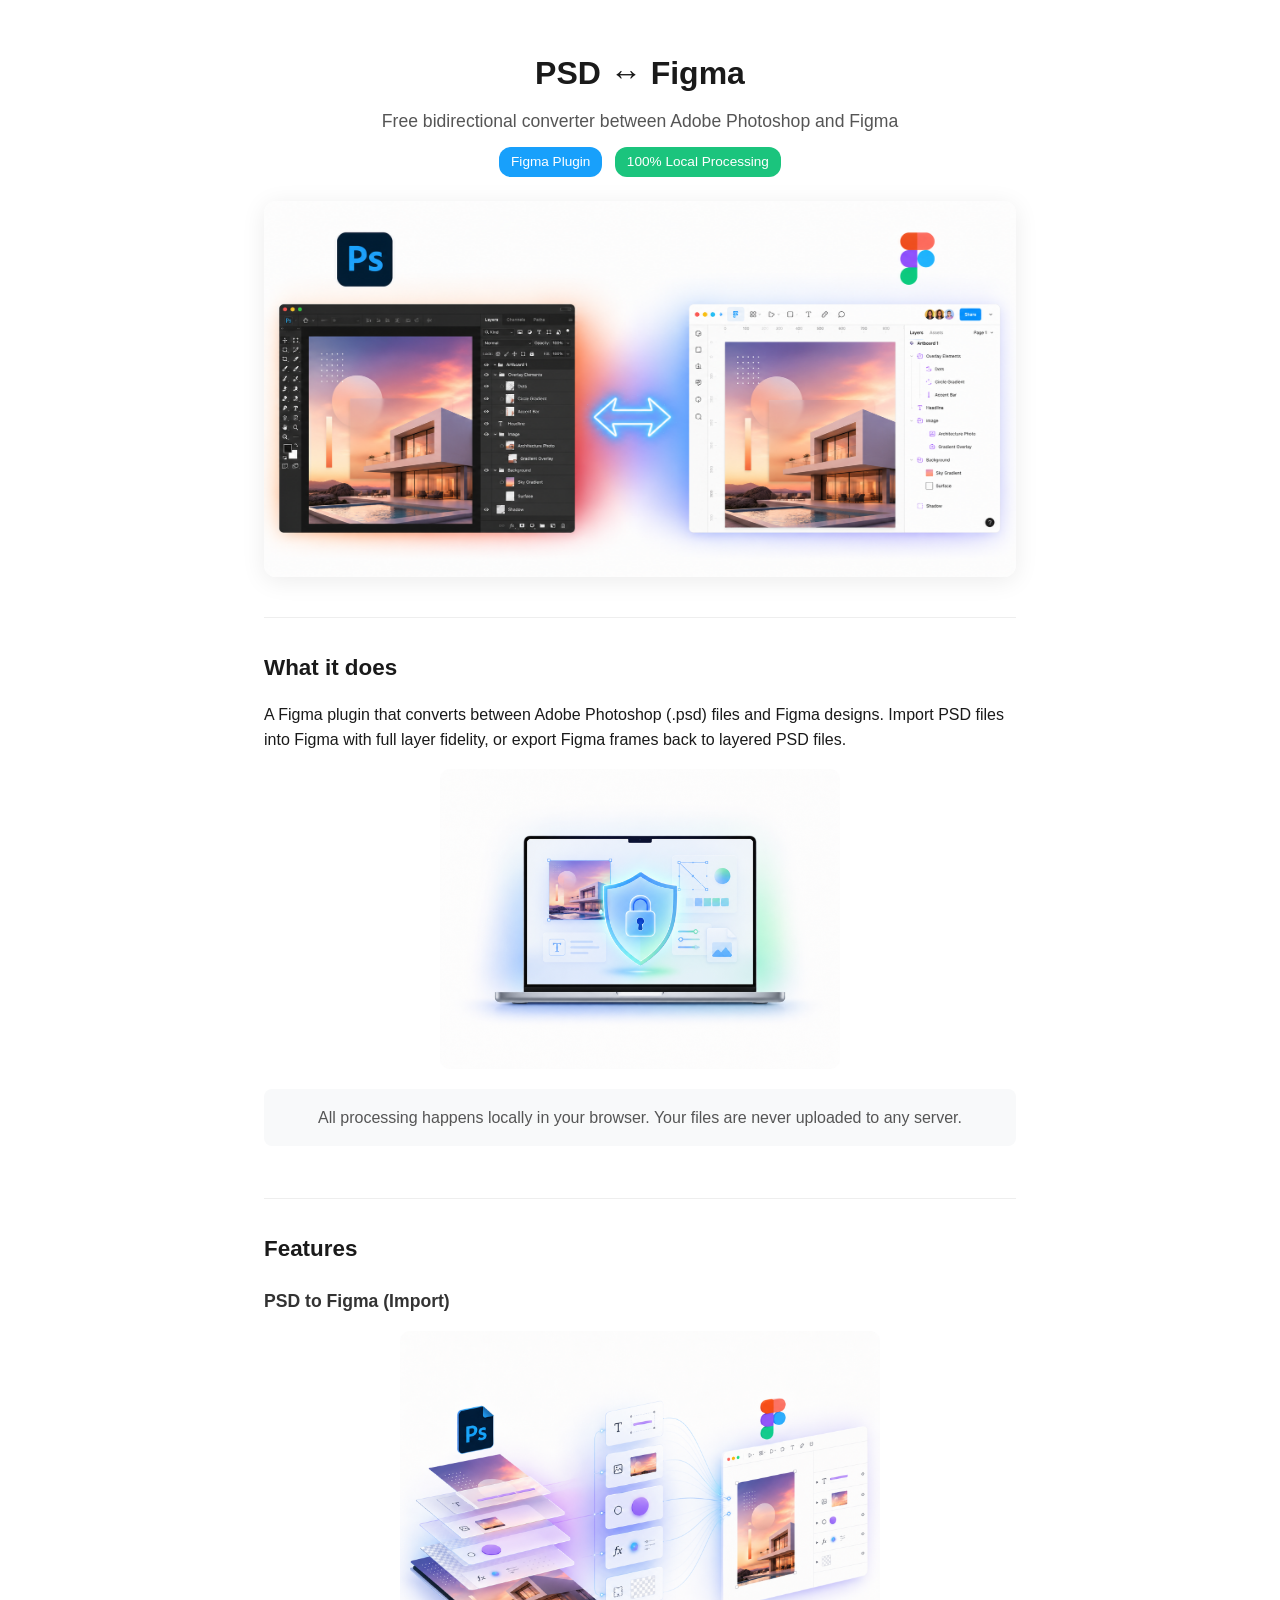
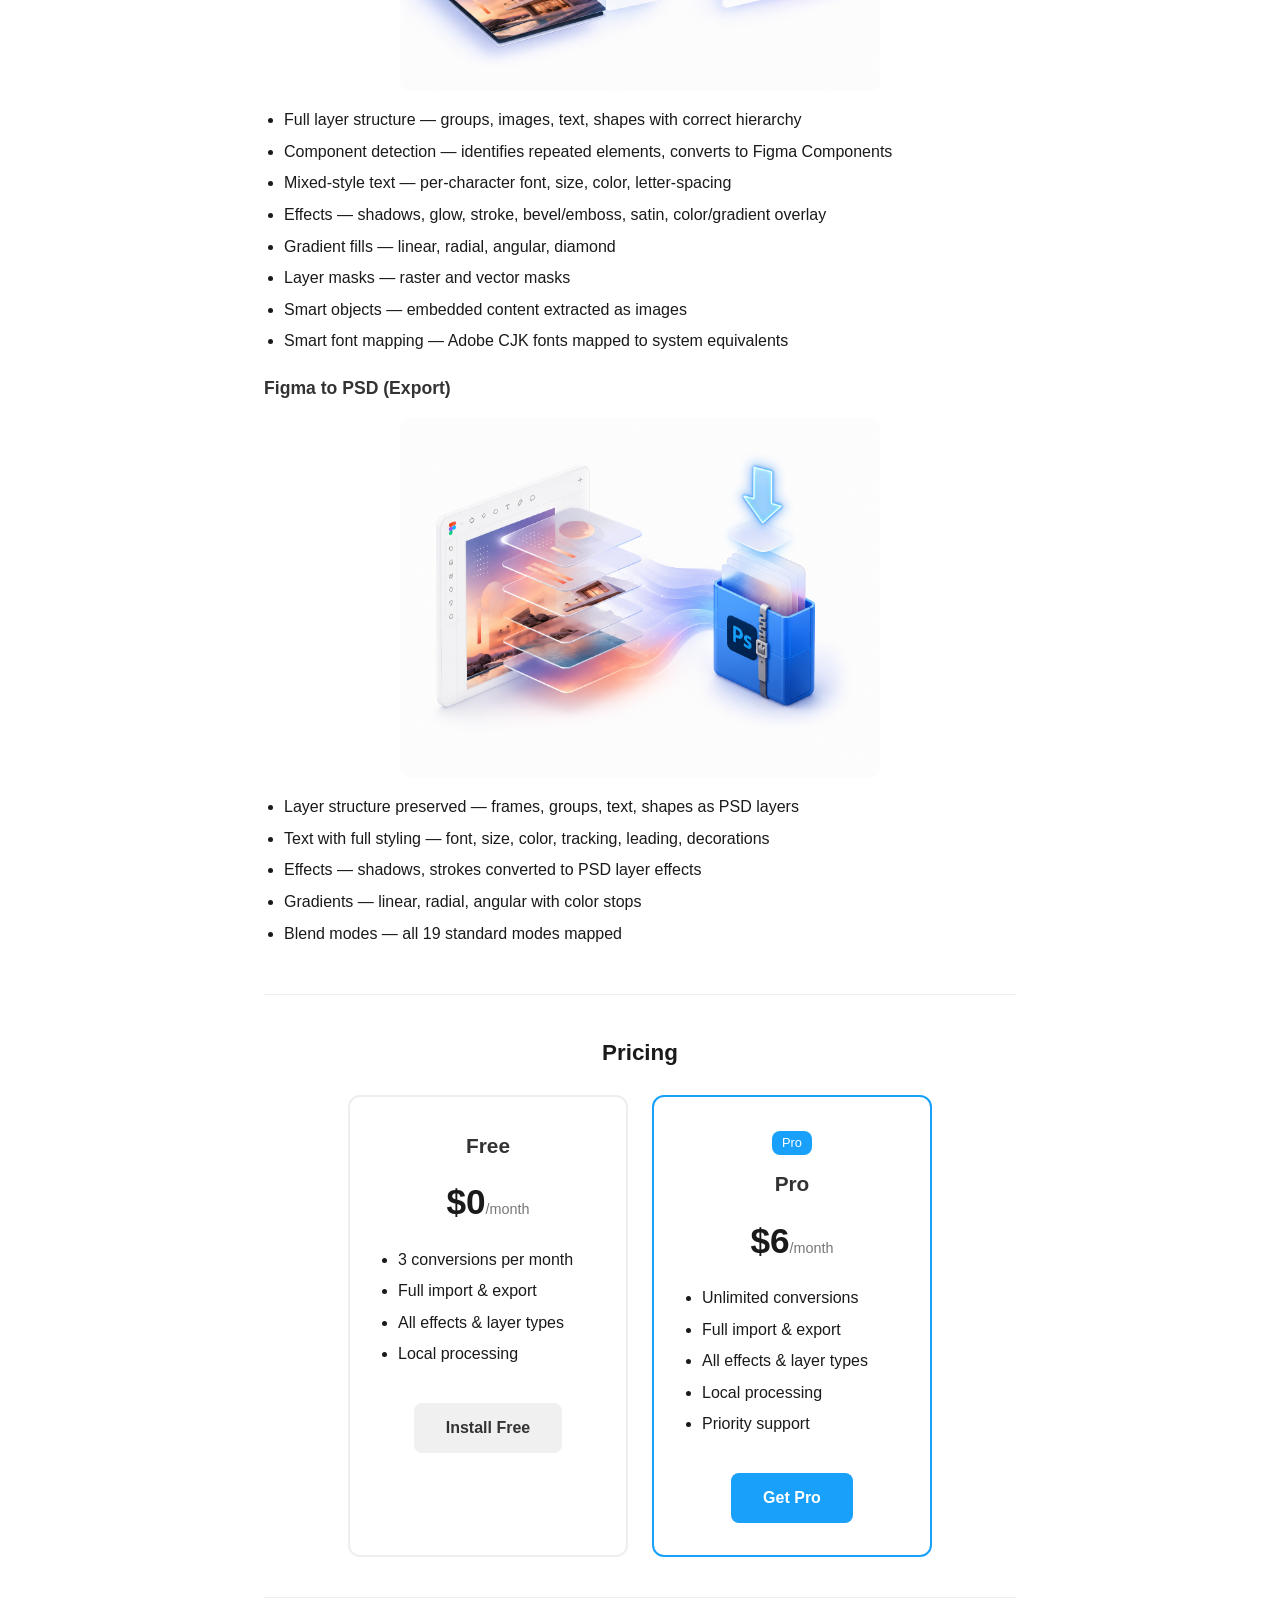
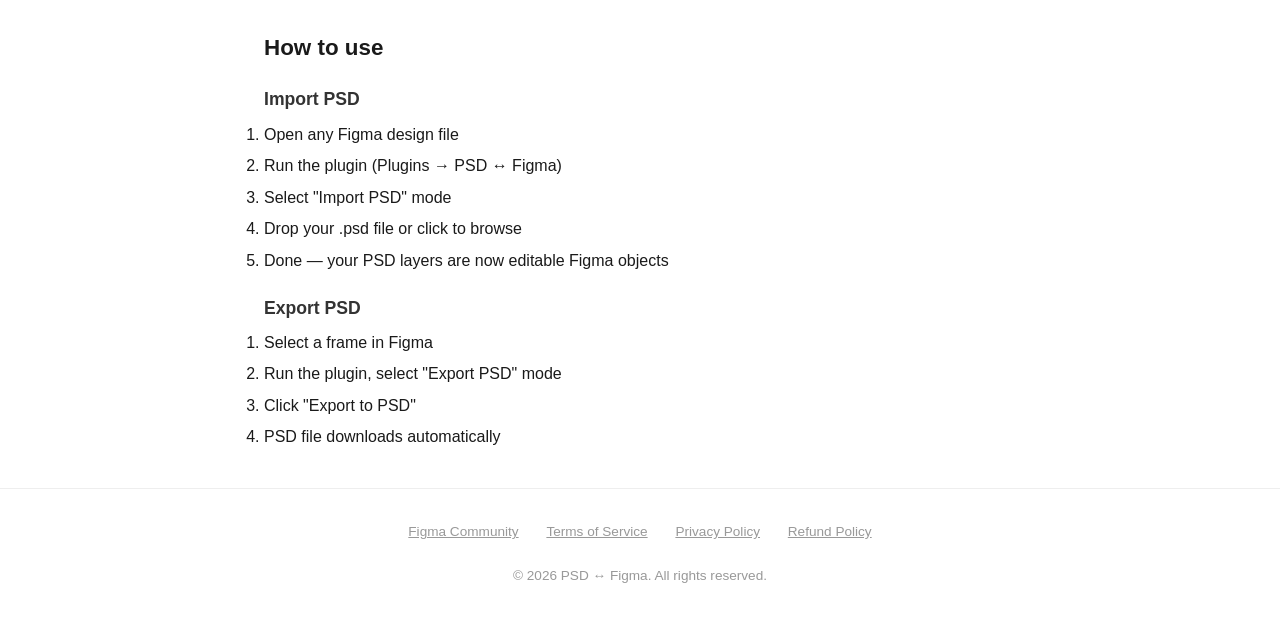
==== index.html @ 43b90ef7 "Add marketing images: hero, import, export, privacy" ====
<!DOCTYPE html>
<html lang="en">
<head>
<meta charset="UTF-8">
<meta name="viewport" content="width=device-width, initial-scale=1.0">
<title>PSD ↔ Figma — Free Converter</title>
<style>
*{margin:0;padding:0;box-sizing:border-box}
body{font-family:-apple-system,BlinkMacSystemFont,'Segoe UI',Roboto,sans-serif;color:#1a1a1a;line-height:1.6;background:#fff}
.container{max-width:800px;margin:0 auto;padding:0 24px}
header{padding:48px 0 32px;text-align:center}
header h1{font-size:2rem;margin-bottom:8px}
header p{font-size:1.1rem;color:#555}
.badge{display:inline-block;background:#18A0FB;color:#fff;padding:4px 12px;border-radius:12px;font-size:0.85rem;margin:12px 4px 0}
.badge.green{background:#1bc47d}
section{padding:32px 0;border-top:1px solid #eee}
h2{font-size:1.4rem;margin-bottom:16px}
h3{font-size:1.1rem;margin:20px 0 8px;color:#333}
ul{padding-left:20px;margin-bottom:16px}
li{margin-bottom:6px}
.pricing{text-align:center;padding:40px 0}
.plans{display:flex;gap:24px;justify-content:center;flex-wrap:wrap;margin-top:24px}
.plan{border:2px solid #eee;border-radius:12px;padding:32px 28px;width:280px;text-align:center}
.plan.pro{border-color:#18A0FB}
.plan h3{margin:0 0 8px;font-size:1.3rem}
.plan .price{font-size:2.2rem;font-weight:700;margin:12px 0 4px}
.plan .price span{font-size:0.9rem;font-weight:400;color:#777}
.plan ul{text-align:left;margin-top:16px}
.plan .label{display:inline-block;background:#18A0FB;color:#fff;padding:2px 10px;border-radius:8px;font-size:0.8rem;margin-bottom:12px}
.cta{display:inline-block;margin-top:20px;padding:12px 32px;background:#18A0FB;color:#fff;border-radius:8px;text-decoration:none;font-weight:600;font-size:1rem}
.cta:hover{background:#0d8de0}
.cta.secondary{background:#f0f0f0;color:#333}
.cta.secondary:hover{background:#e0e0e0}
footer{padding:32px 0;border-top:1px solid #eee;text-align:center;color:#999;font-size:0.85rem}
footer a{color:#999;margin:0 12px}
.privacy-note{background:#f8f9fa;border-radius:8px;padding:16px 20px;margin:20px 0;text-align:center;color:#555}
.hero-img{width:100%;border-radius:12px;margin:24px 0 0;box-shadow:0 4px 24px rgba(0,0,0,0.08)}
.feature-img{width:100%;max-width:480px;border-radius:10px;margin:16px auto;display:block}
.privacy-img{width:100%;max-width:400px;border-radius:10px;margin:16px auto;display:block}
</style>
</head>
<body>
<header>
<div class="container">
<h1>PSD &#8596; Figma</h1>
<p>Free bidirectional converter between Adobe Photoshop and Figma</p>
<span class="badge">Figma Plugin</span>
<span class="badge green">100% Local Processing</span>
<img src="hero.png" alt="PSD to Figma bidirectional conversion" class="hero-img">
</div>
</header>

<div class="container">

<section>
<h2>What it does</h2>
<p>A Figma plugin that converts between Adobe Photoshop (.psd) files and Figma designs. Import PSD files into Figma with full layer fidelity, or export Figma frames back to layered PSD files.</p>
<img src="privacy.png" alt="Local processing, files never leave your device" class="privacy-img">
<div class="privacy-note">All processing happens locally in your browser. Your files are never uploaded to any server.</div>
</section>

<section>
<h2>Features</h2>
<h3>PSD to Figma (Import)</h3>
<img src="import.png" alt="Import PSD layers into Figma" class="feature-img">
<ul>
<li>Full layer structure &mdash; groups, images, text, shapes with correct hierarchy</li>
<li>Component detection &mdash; identifies repeated elements, converts to Figma Components</li>
<li>Mixed-style text &mdash; per-character font, size, color, letter-spacing</li>
<li>Effects &mdash; shadows, glow, stroke, bevel/emboss, satin, color/gradient overlay</li>
<li>Gradient fills &mdash; linear, radial, angular, diamond</li>
<li>Layer masks &mdash; raster and vector masks</li>
<li>Smart objects &mdash; embedded content extracted as images</li>
<li>Smart font mapping &mdash; Adobe CJK fonts mapped to system equivalents</li>
</ul>
<h3>Figma to PSD (Export)</h3>
<img src="export.png" alt="Export Figma designs to PSD" class="feature-img">
<ul>
<li>Layer structure preserved &mdash; frames, groups, text, shapes as PSD layers</li>
<li>Text with full styling &mdash; font, size, color, tracking, leading, decorations</li>
<li>Effects &mdash; shadows, strokes converted to PSD layer effects</li>
<li>Gradients &mdash; linear, radial, angular with color stops</li>
<li>Blend modes &mdash; all 19 standard modes mapped</li>
</ul>
</section>

<section class="pricing" id="pricing">
<h2>Pricing</h2>
<div class="plans">
<div class="plan">
<h3>Free</h3>
<div class="price">$0<span>/month</span></div>
<ul>
<li>3 conversions per month</li>
<li>Full import &amp; export</li>
<li>All effects &amp; layer types</li>
<li>Local processing</li>
</ul>
<a href="https://www.figma.com/community/plugin/1638574341047573772" class="cta secondary">Install Free</a>
</div>
<div class="plan pro">
<span class="label">Pro</span>
<h3>Pro</h3>
<div class="price">$6<span>/month</span></div>
<ul>
<li>Unlimited conversions</li>
<li>Full import &amp; export</li>
<li>All effects &amp; layer types</li>
<li>Local processing</li>
<li>Priority support</li>
</ul>
<a href="https://www.figma.com/community/plugin/1638574341047573772" class="cta">Get Pro</a>
</div>
</div>
</section>

<section>
<h2>How to use</h2>
<h3>Import PSD</h3>
<ol>
<li>Open any Figma design file</li>
<li>Run the plugin (Plugins &rarr; PSD &#8596; Figma)</li>
<li>Select "Import PSD" mode</li>
<li>Drop your .psd file or click to browse</li>
<li>Done &mdash; your PSD layers are now editable Figma objects</li>
</ol>
<h3>Export PSD</h3>
<ol>
<li>Select a frame in Figma</li>
<li>Run the plugin, select "Export PSD" mode</li>
<li>Click "Export to PSD"</li>
<li>PSD file downloads automatically</li>
</ol>
</section>

</div>

<footer>
<div class="container">
<a href="https://www.figma.com/community/plugin/1638574341047573772">Figma Community</a>
<a href="terms.html">Terms of Service</a>
<a href="privacy.html">Privacy Policy</a>
<a href="refund.html">Refund Policy</a>
<br><br>
&copy; 2026 PSD ↔ Figma. All rights reserved.
</div>
</footer>
</body>
</html>
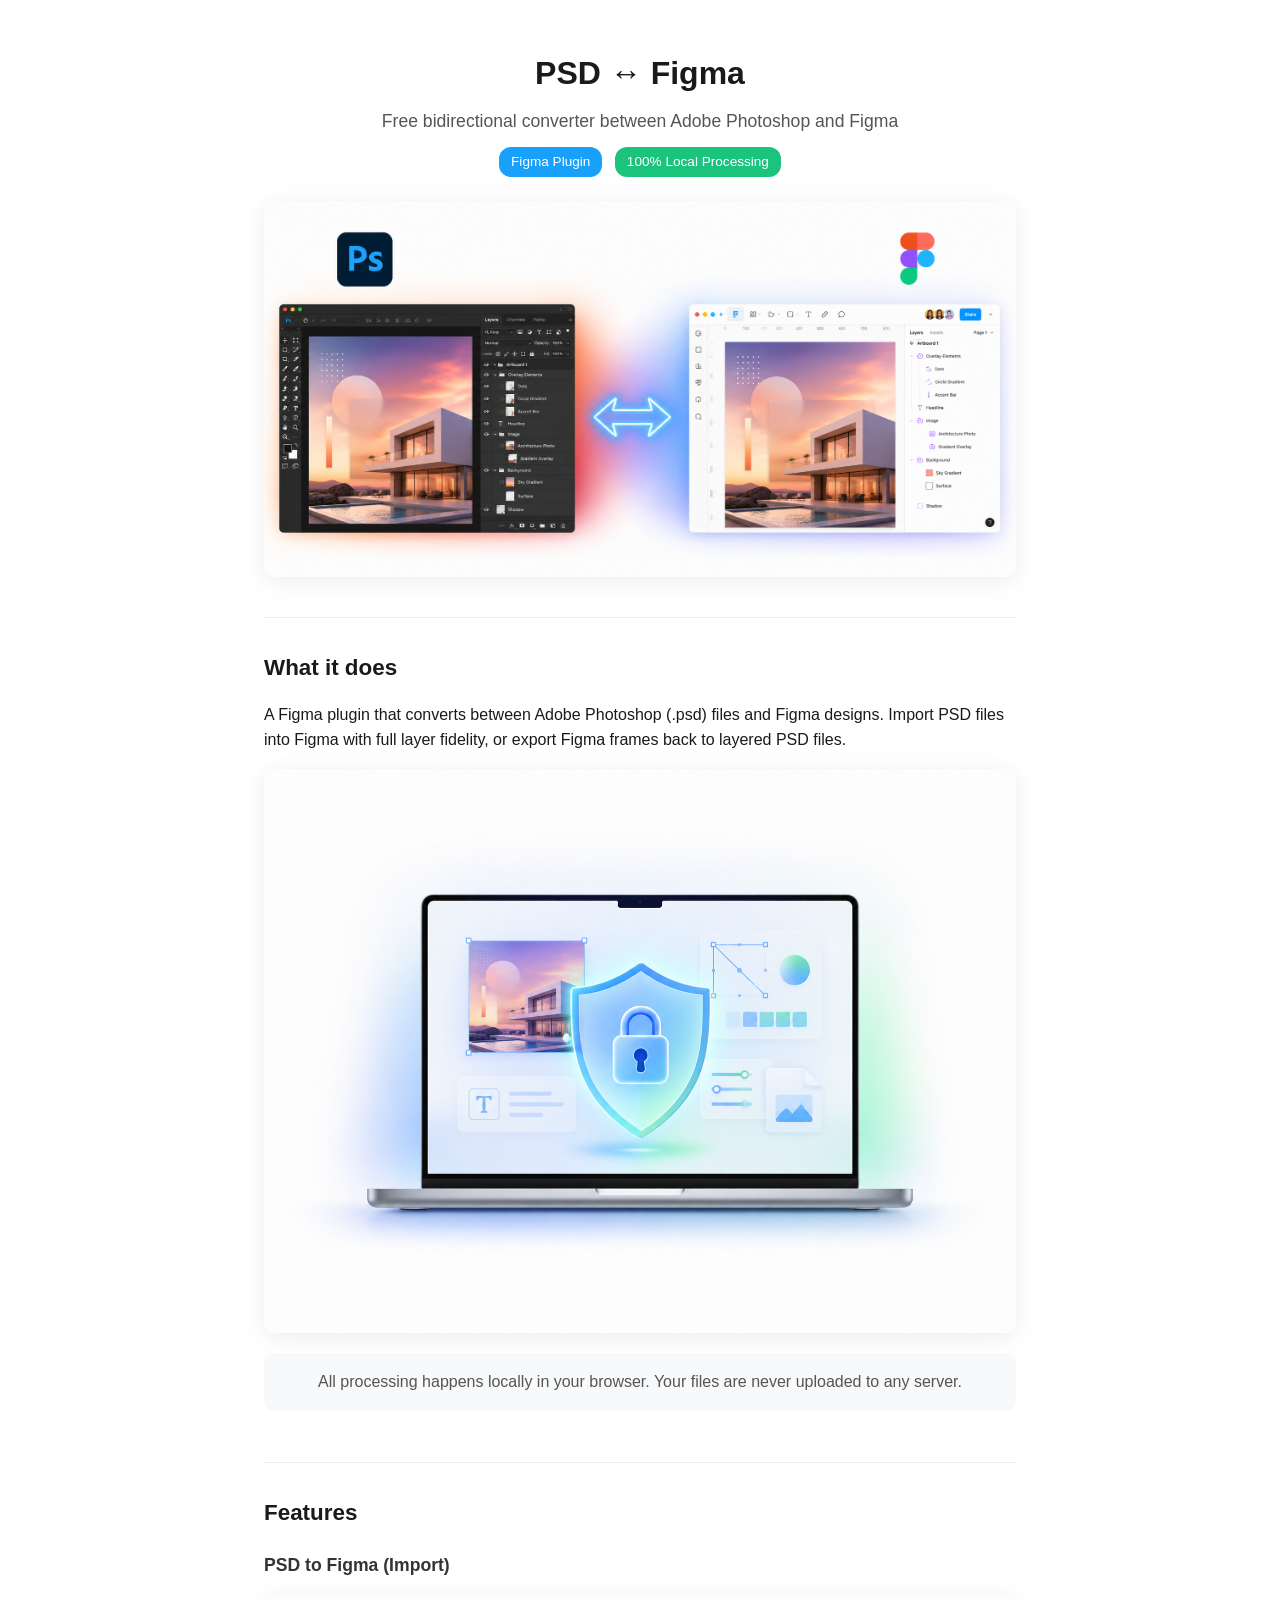
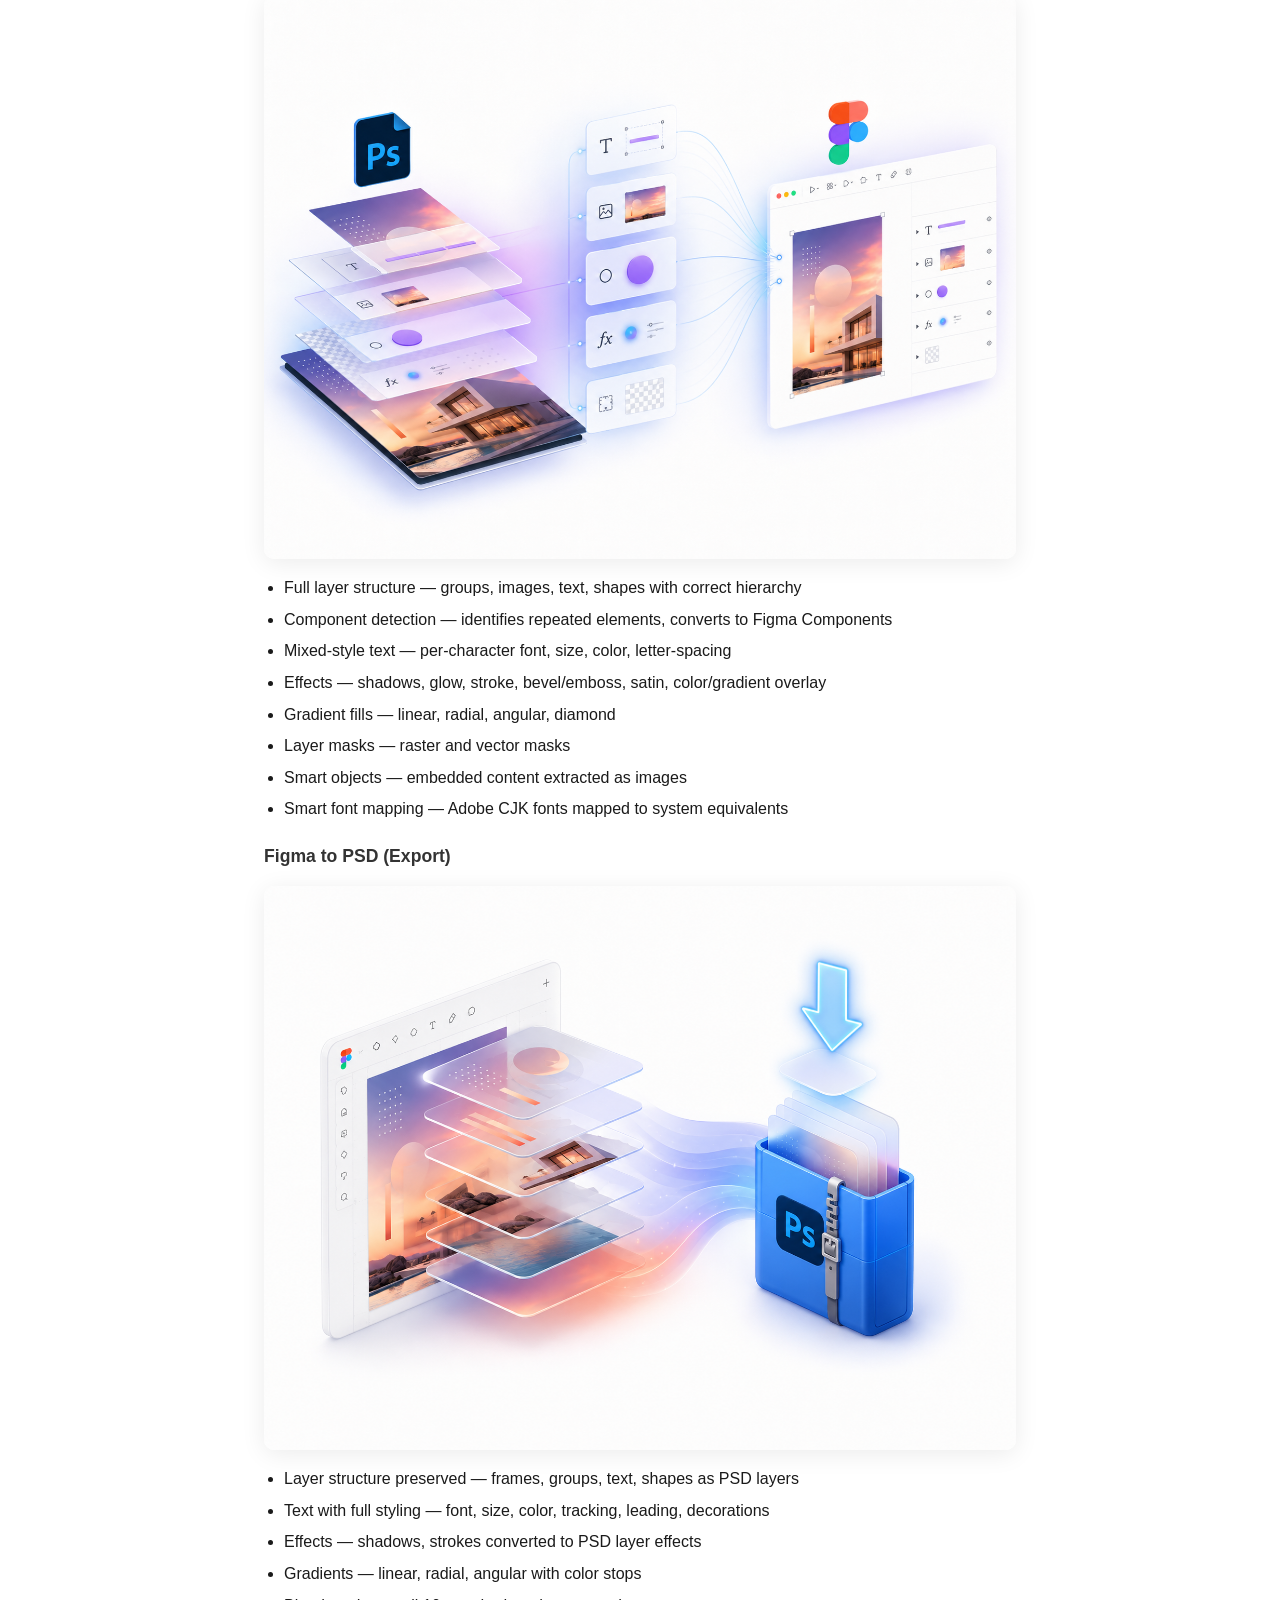
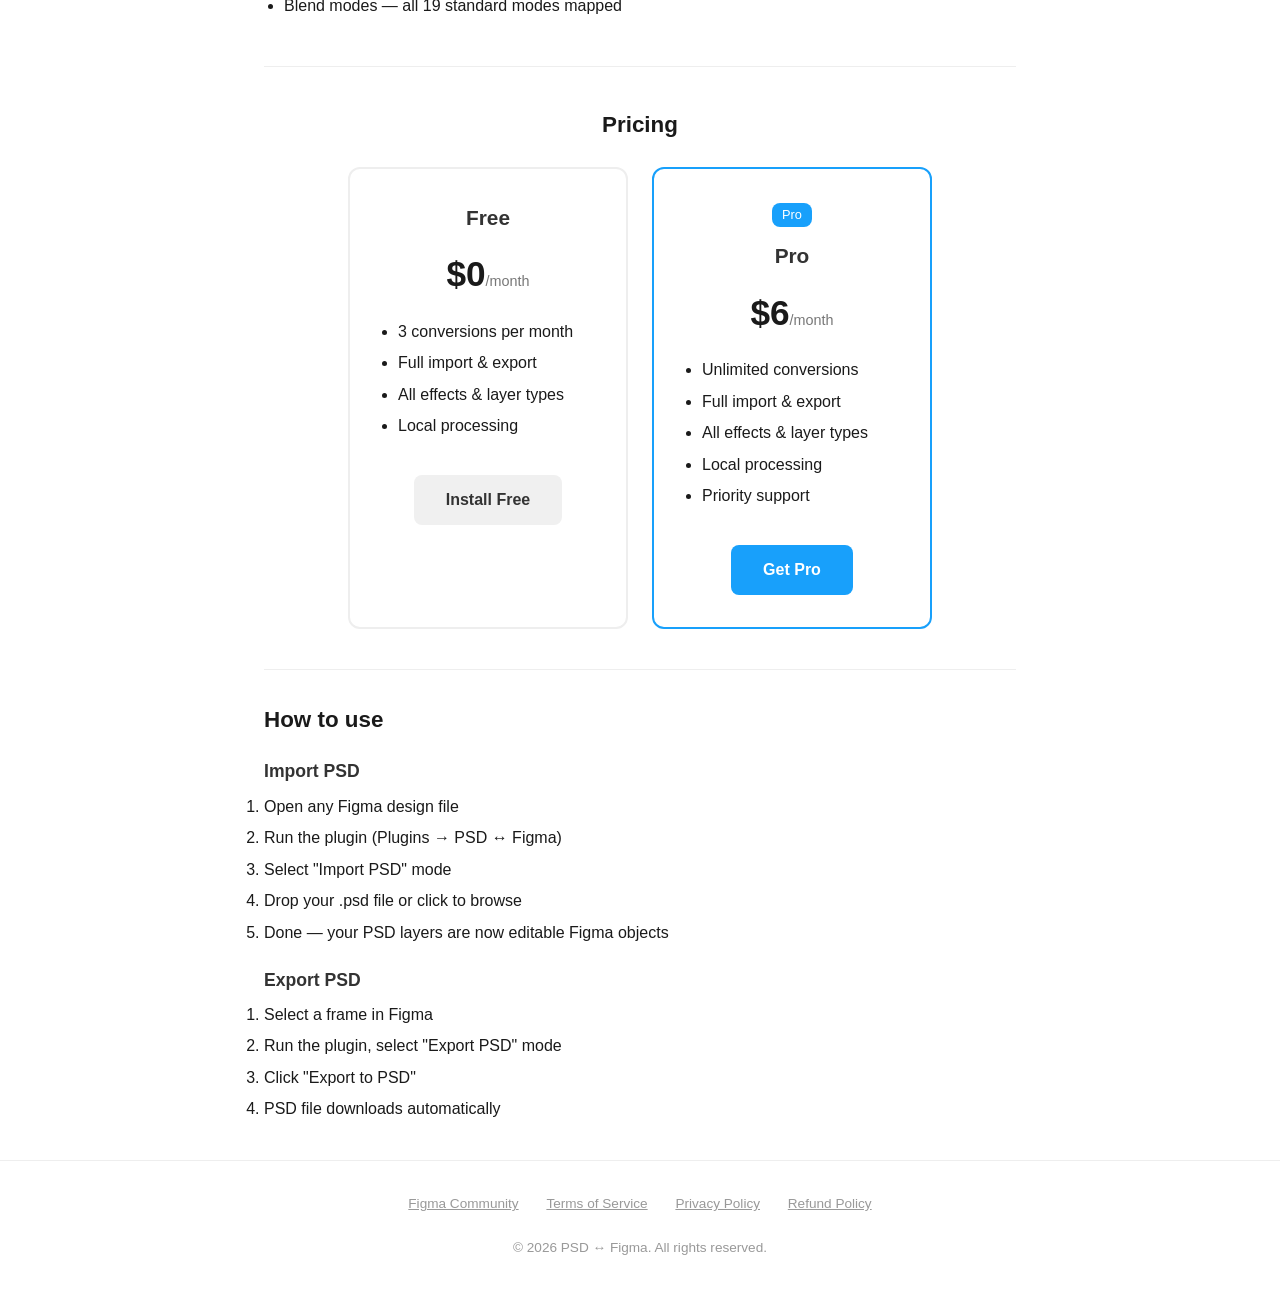
==== commit 73704744: "fix: unify image widths to fill container Removed max-width constraints on feature and privacy image" ====
--- a/index.html
+++ b/index.html
@@ -35,8 +35,8 @@
 footer a{color:#999;margin:0 12px}
 .privacy-note{background:#f8f9fa;border-radius:8px;padding:16px 20px;margin:20px 0;text-align:center;color:#555}
 .hero-img{width:100%;border-radius:12px;margin:24px 0 0;box-shadow:0 4px 24px rgba(0,0,0,0.08)}
-.feature-img{width:100%;max-width:480px;border-radius:10px;margin:16px auto;display:block}
-.privacy-img{width:100%;max-width:400px;border-radius:10px;margin:16px auto;display:block}
+.feature-img{width:100%;border-radius:10px;margin:16px auto;display:block;box-shadow:0 4px 24px rgba(0,0,0,0.08)}
+.privacy-img{width:100%;border-radius:10px;margin:16px auto;display:block;box-shadow:0 4px 24px rgba(0,0,0,0.08)}
 </style>
 </head>
 <body>
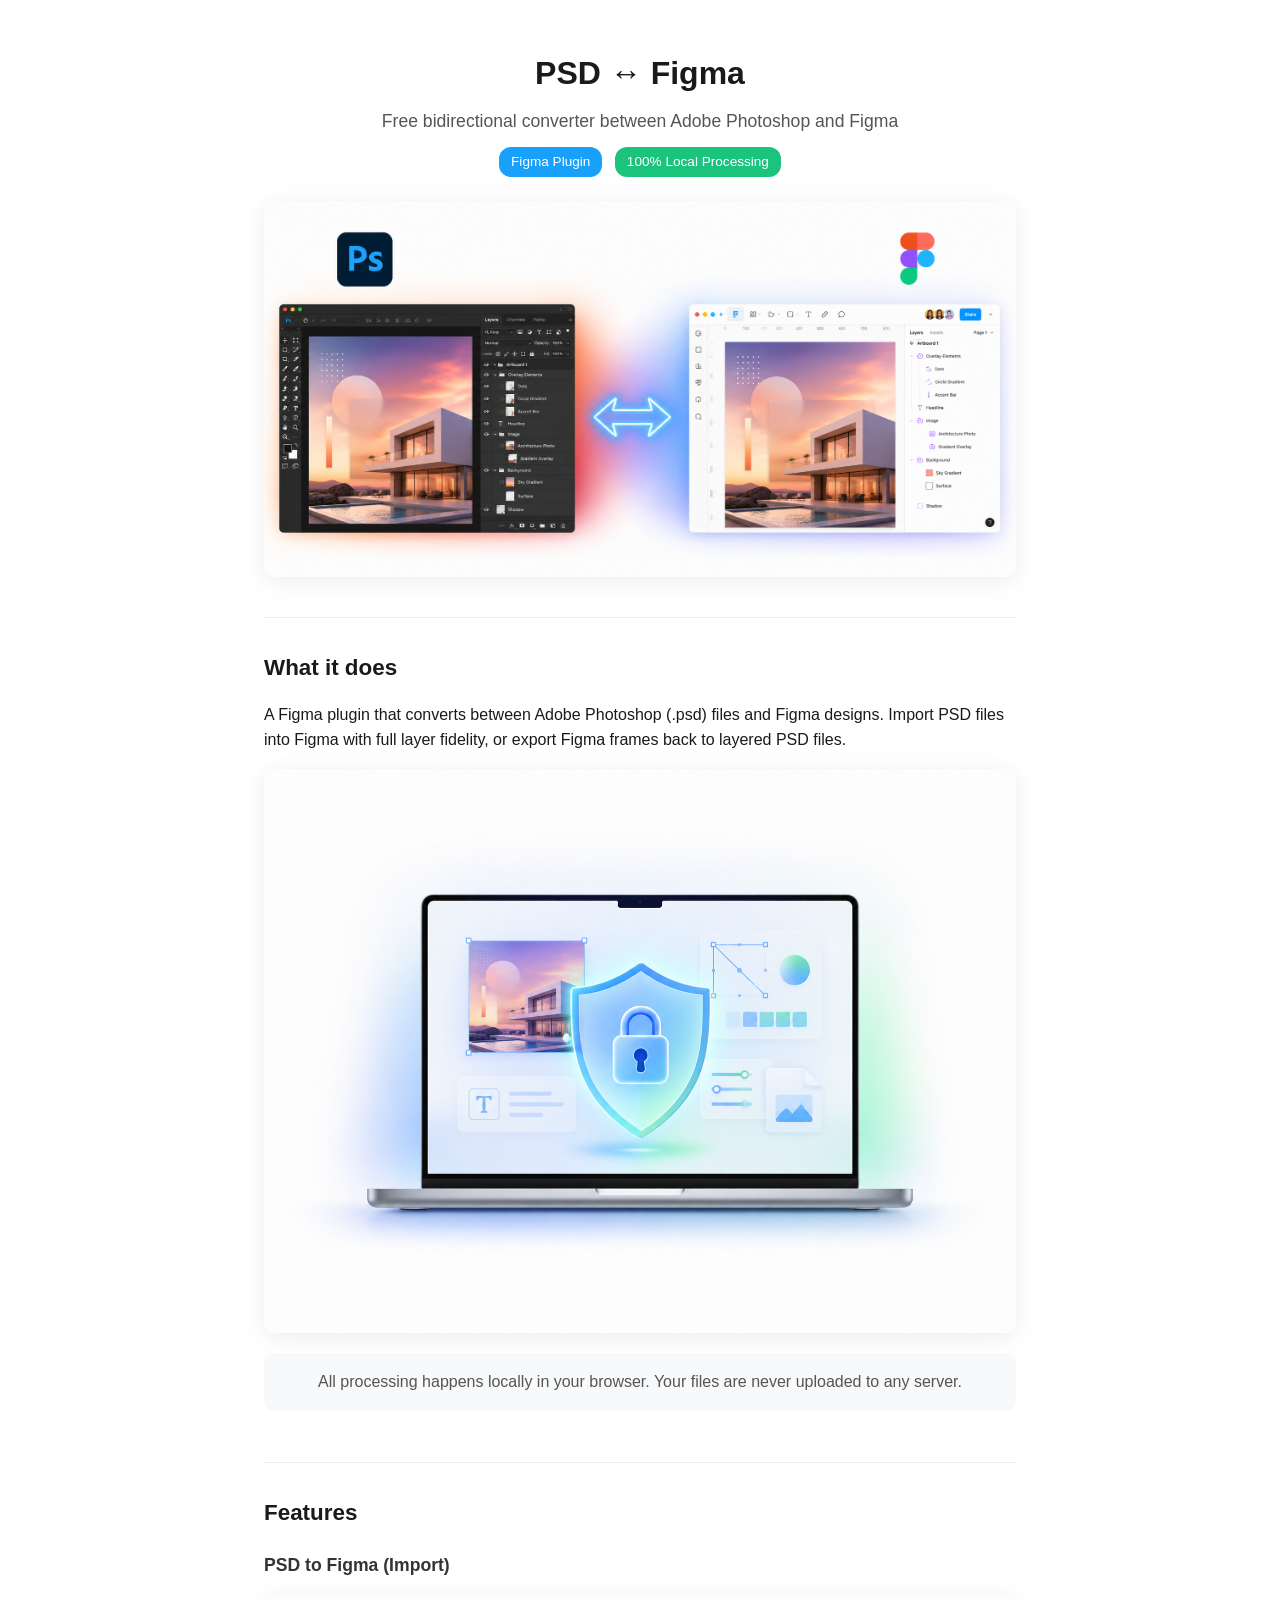
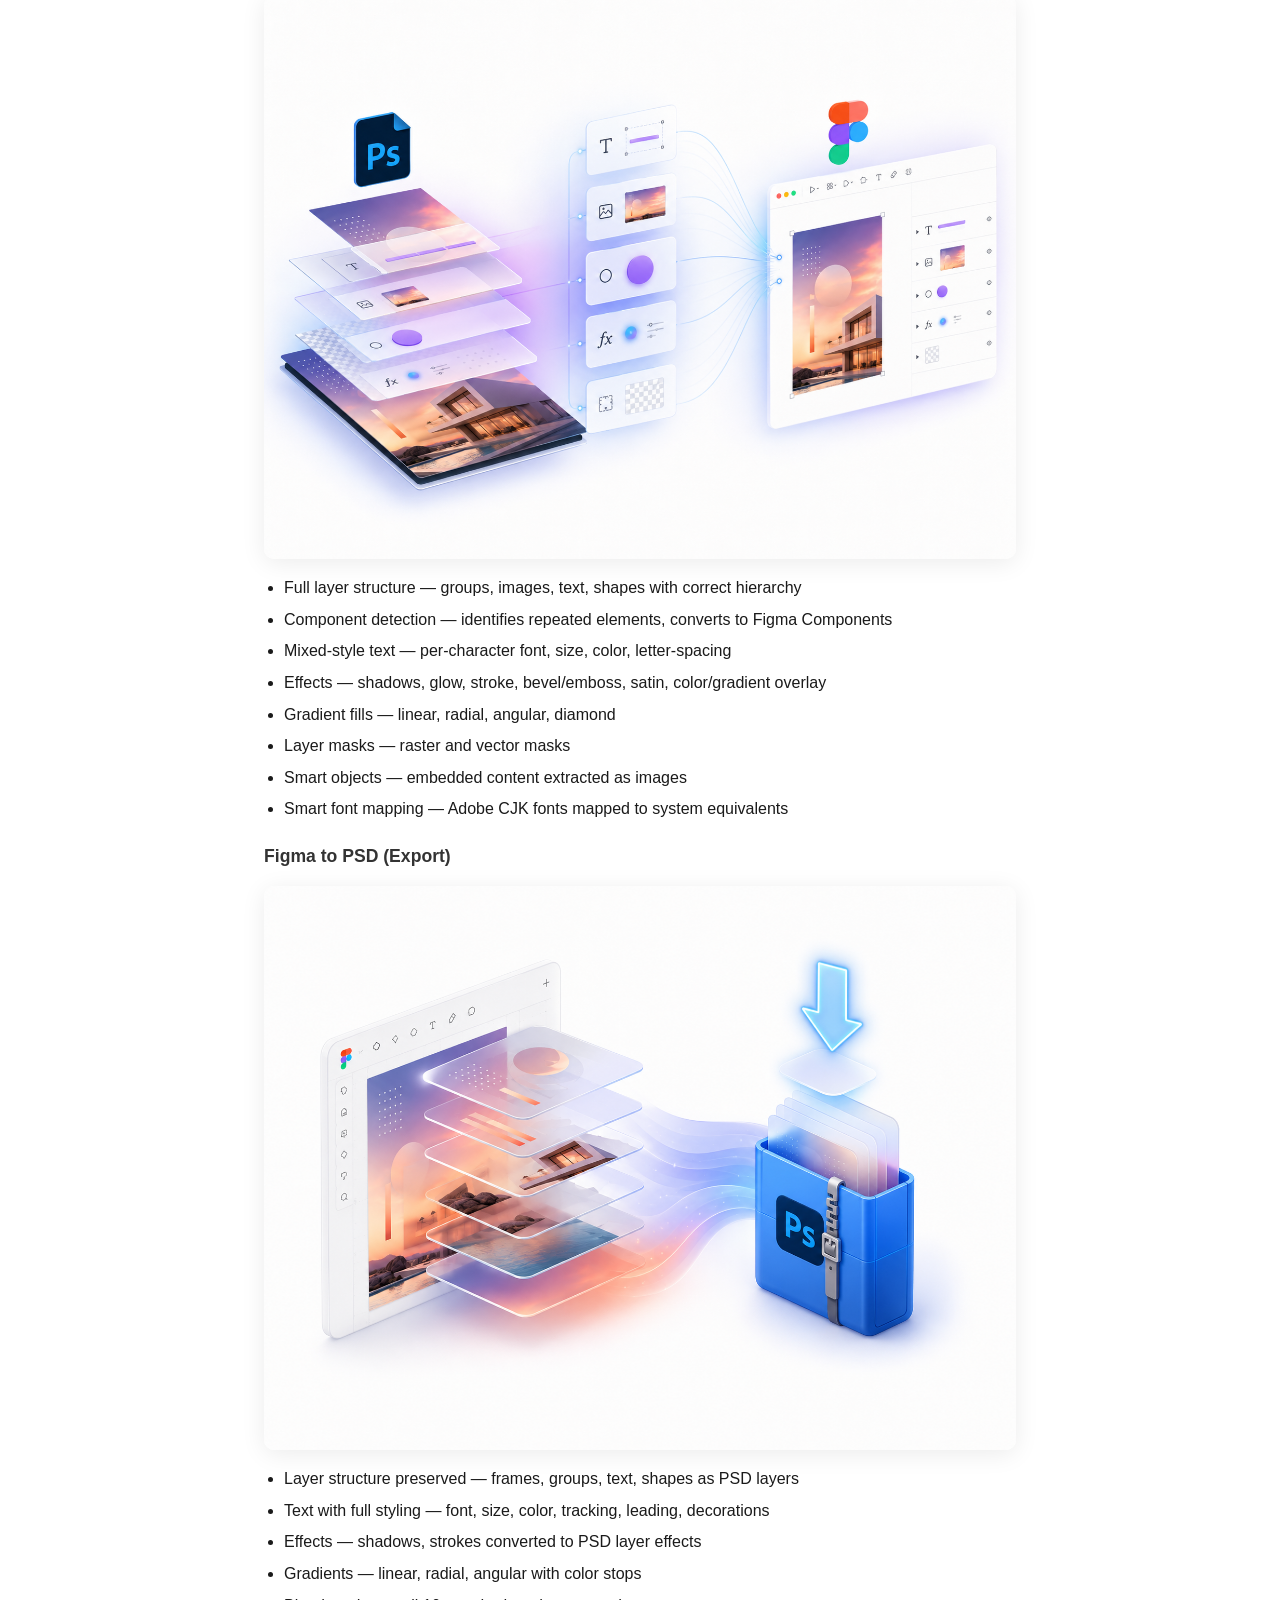
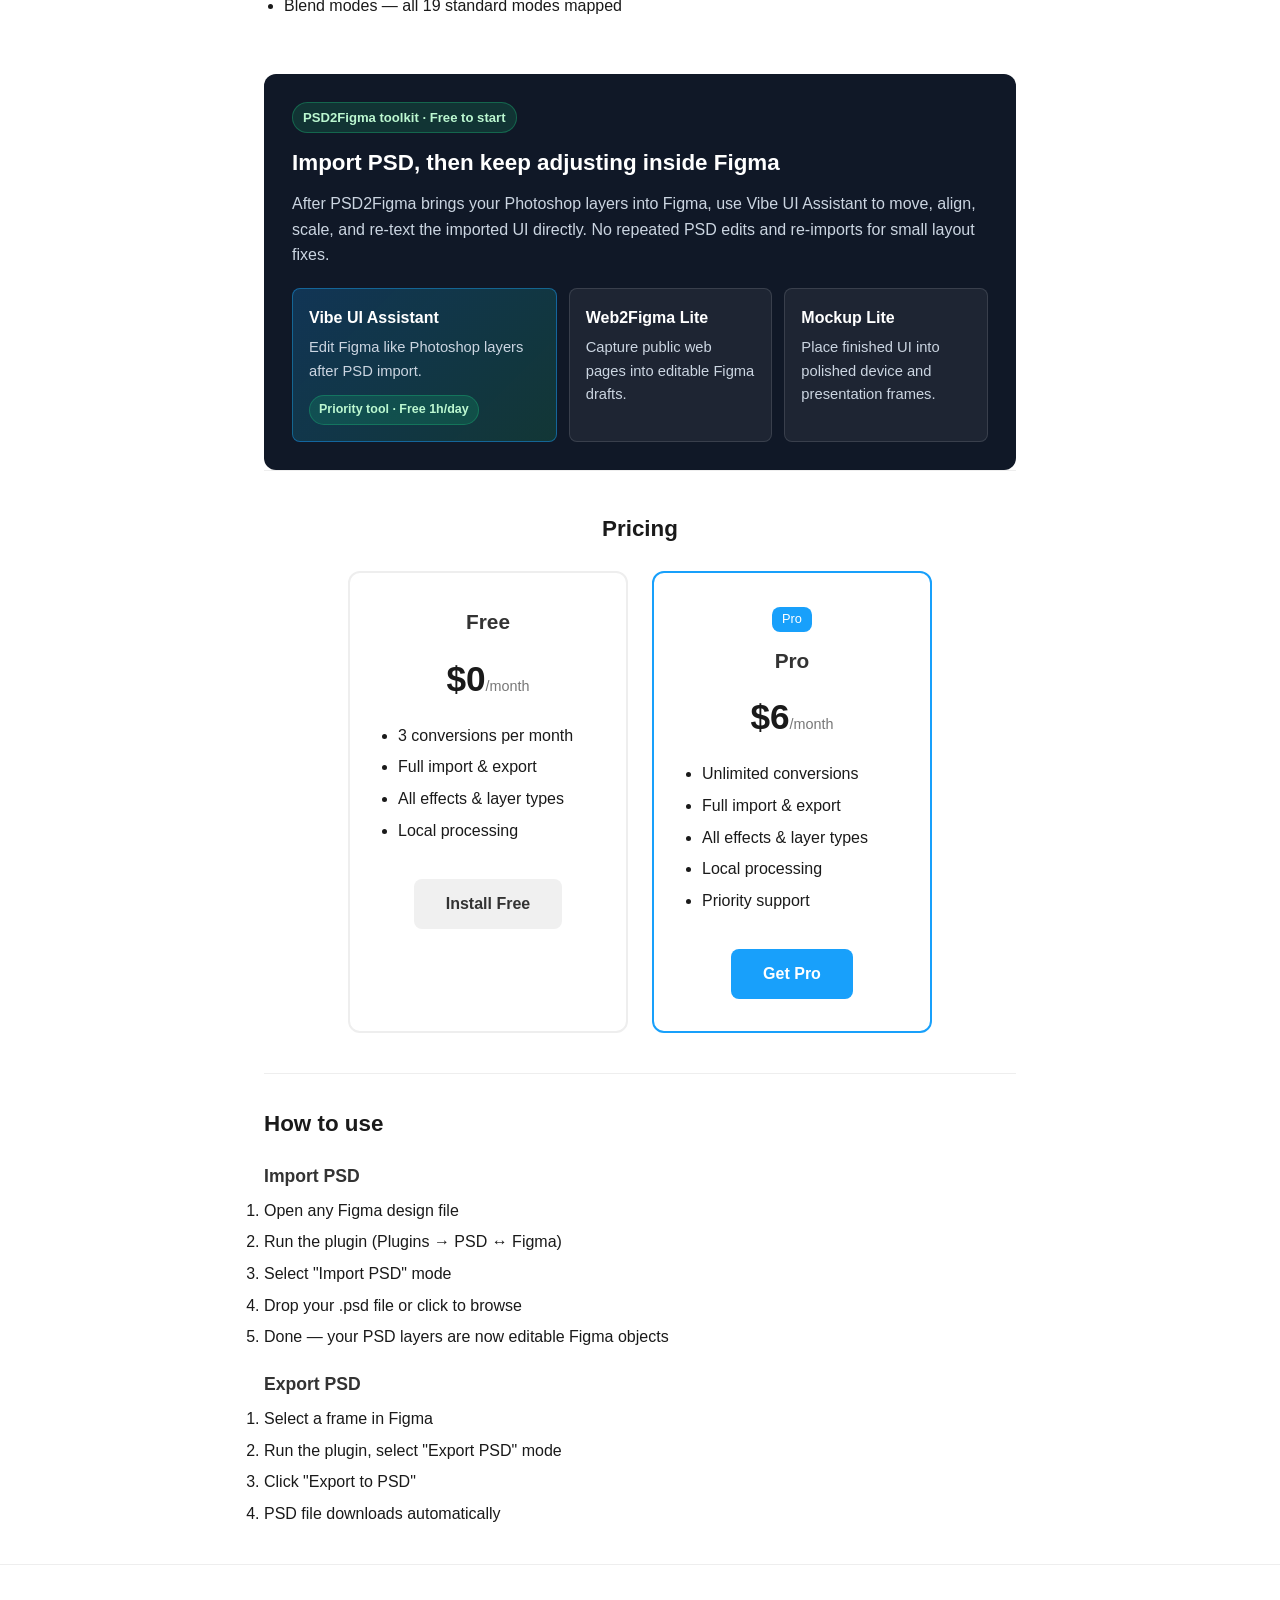
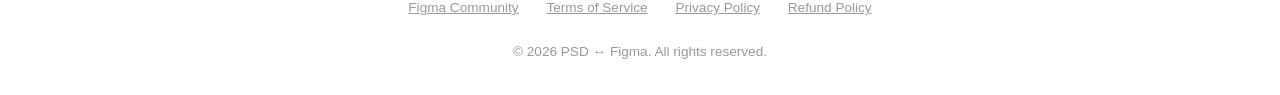
==== commit b85dec20: "Add PSD2Figma toolkit matrix" ====
--- a/index.html
+++ b/index.html
@@ -37,6 +37,17 @@
 .hero-img{width:100%;border-radius:12px;margin:24px 0 0;box-shadow:0 4px 24px rgba(0,0,0,0.08)}
 .feature-img{width:100%;border-radius:10px;margin:16px auto;display:block;box-shadow:0 4px 24px rgba(0,0,0,0.08)}
 .privacy-img{width:100%;border-radius:10px;margin:16px auto;display:block;box-shadow:0 4px 24px rgba(0,0,0,0.08)}
+.toolkit{background:#101827;color:#f9fafb;border-radius:12px;padding:28px;margin:8px 0 0;border-top:0}
+.toolkit h2{color:#fff;margin-bottom:10px}
+.toolkit p{color:#cbd5e1}
+.toolkit .kicker{display:inline-block;background:rgba(27,196,125,0.16);color:#bbf7d0;border:1px solid rgba(27,196,125,0.35);padding:4px 10px;border-radius:999px;font-size:0.82rem;font-weight:700;margin-bottom:12px}
+.toolkit-grid{display:grid;grid-template-columns:1.3fr 1fr 1fr;gap:12px;margin-top:20px}
+.toolkit-card{display:block;text-decoration:none;color:#f9fafb;background:rgba(255,255,255,0.06);border:1px solid rgba(255,255,255,0.12);border-radius:8px;padding:16px}
+.toolkit-card strong{display:block;margin-bottom:6px;color:#fff}
+.toolkit-card span{display:block;color:#cbd5e1;font-size:0.92rem}
+.toolkit-card.featured{background:linear-gradient(135deg,rgba(24,160,251,0.22),rgba(27,196,125,0.18));border-color:rgba(24,160,251,0.45)}
+.toolkit-card em{display:inline-block;margin-top:12px;font-style:normal;font-size:0.78rem;font-weight:700;color:#bbf7d0;background:rgba(27,196,125,0.18);border:1px solid rgba(27,196,125,0.32);border-radius:999px;padding:4px 9px}
+@media(max-width:760px){.toolkit-grid{grid-template-columns:1fr}.toolkit{padding:22px}}
 </style>
 </head>
 <body>
@@ -84,6 +95,27 @@
 </ul>
 </section>
 
+<section class="toolkit">
+<span class="kicker">PSD2Figma toolkit · Free to start</span>
+<h2>Import PSD, then keep adjusting inside Figma</h2>
+<p>After PSD2Figma brings your Photoshop layers into Figma, use Vibe UI Assistant to move, align, scale, and re-text the imported UI directly. No repeated PSD edits and re-imports for small layout fixes.</p>
+<div class="toolkit-grid">
+<a class="toolkit-card featured" href="https://vibe-ui.psd2figma.cloud">
+<strong>Vibe UI Assistant</strong>
+<span>Edit Figma like Photoshop layers after PSD import.</span>
+<em>Priority tool · Free 1h/day</em>
+</a>
+<a class="toolkit-card" href="https://web2figma.psd2figma.cloud">
+<strong>Web2Figma Lite</strong>
+<span>Capture public web pages into editable Figma drafts.</span>
+</a>
+<a class="toolkit-card" href="https://mockup-lite.psd2figma.cloud">
+<strong>Mockup Lite</strong>
+<span>Place finished UI into polished device and presentation frames.</span>
+</a>
+</div>
+</section>
+
 <section class="pricing" id="pricing">
 <h2>Pricing</h2>
 <div class="plans">
@@ -109,7 +141,7 @@
 <li>Local processing</li>
 <li>Priority support</li>
 </ul>
-<a href="https://www.figma.com/community/plugin/1638574341047573772" class="cta">Get Pro</a>
+<a href="checkout.html" class="cta">Get Pro</a>
 </div>
 </div>
 </section>
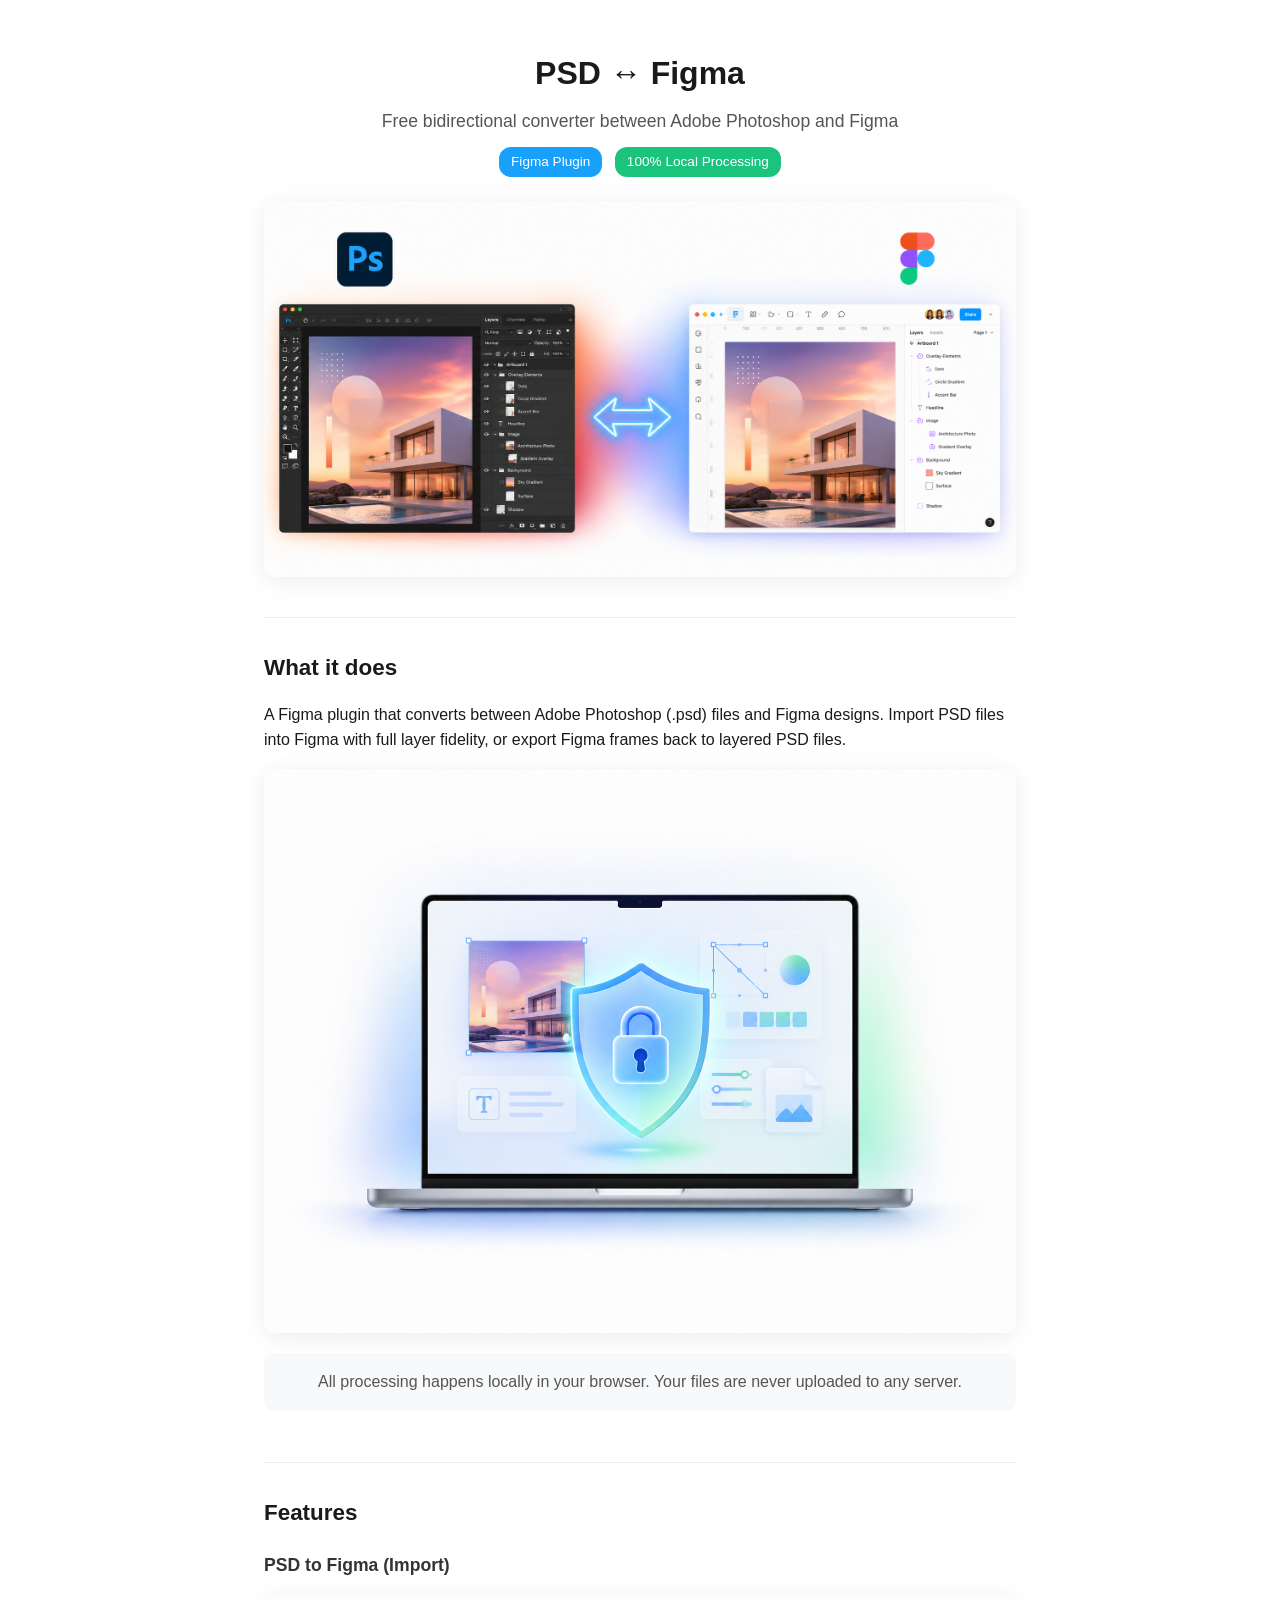
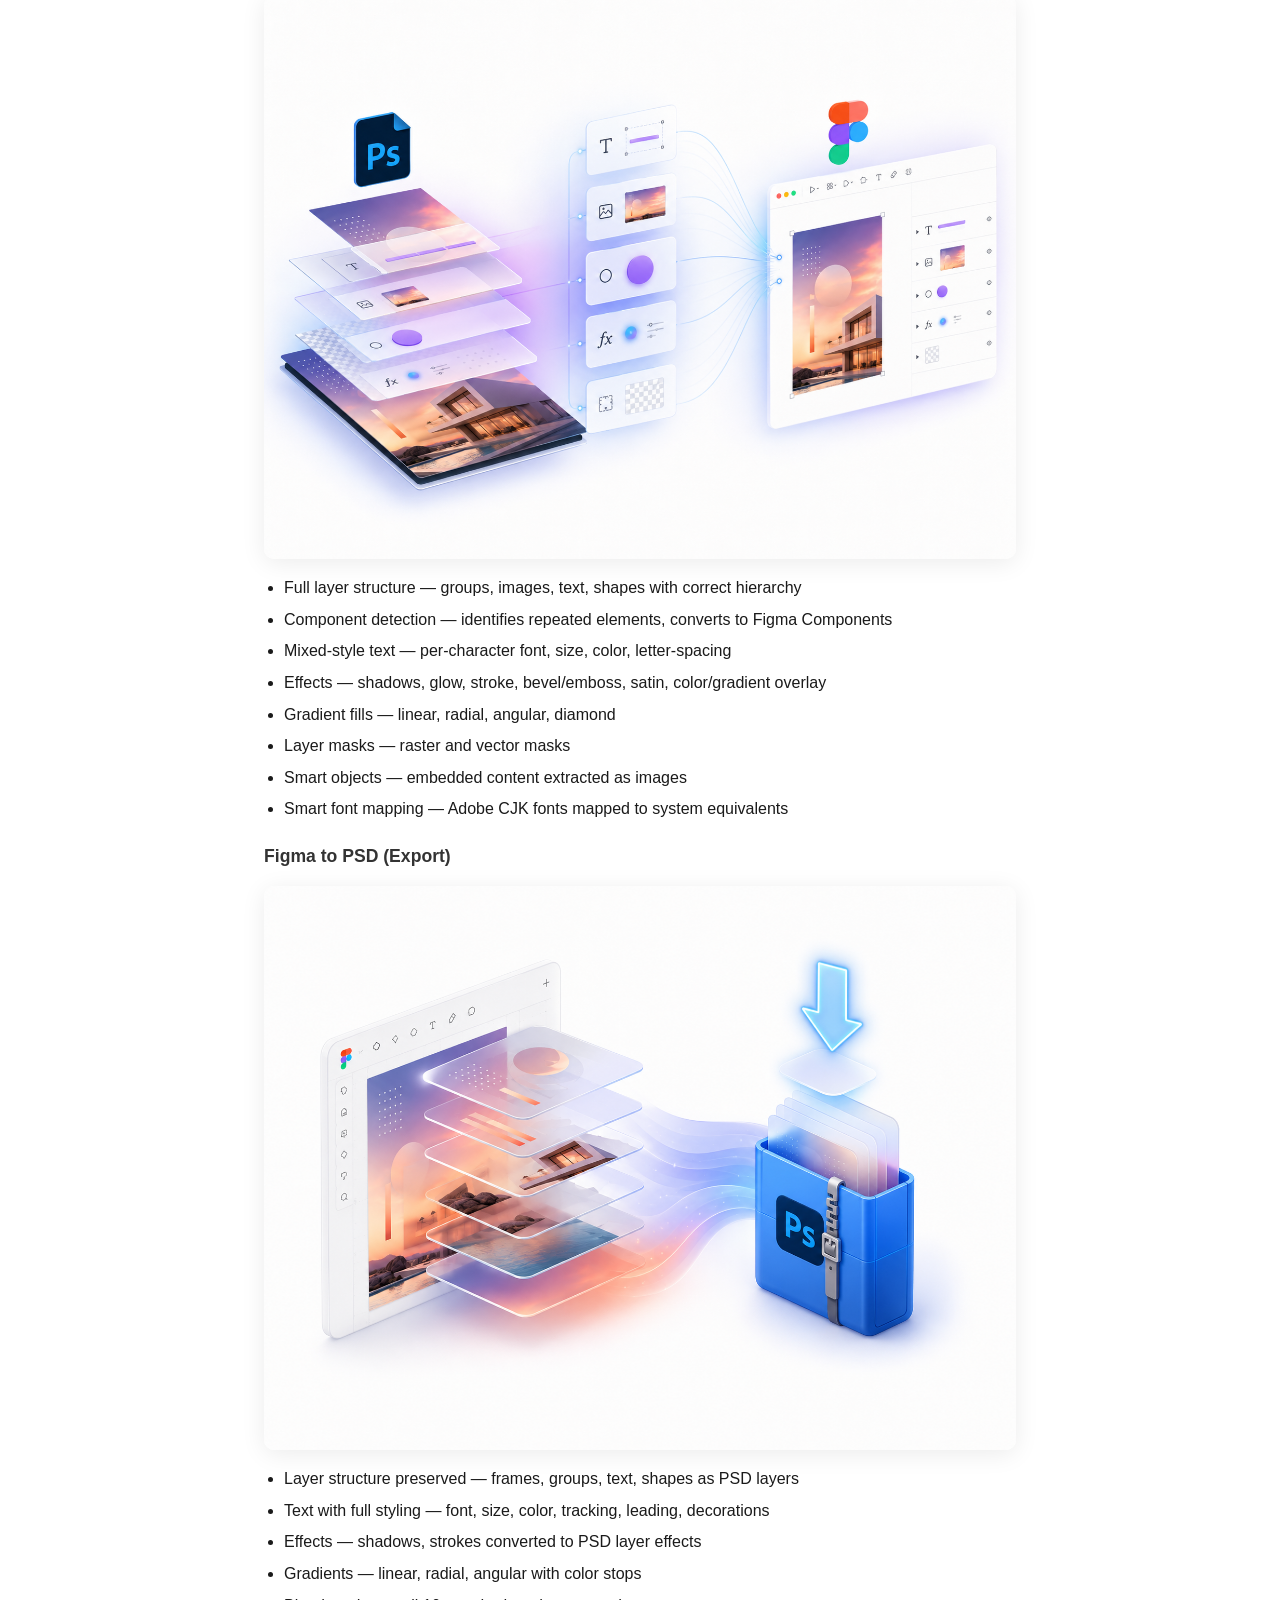
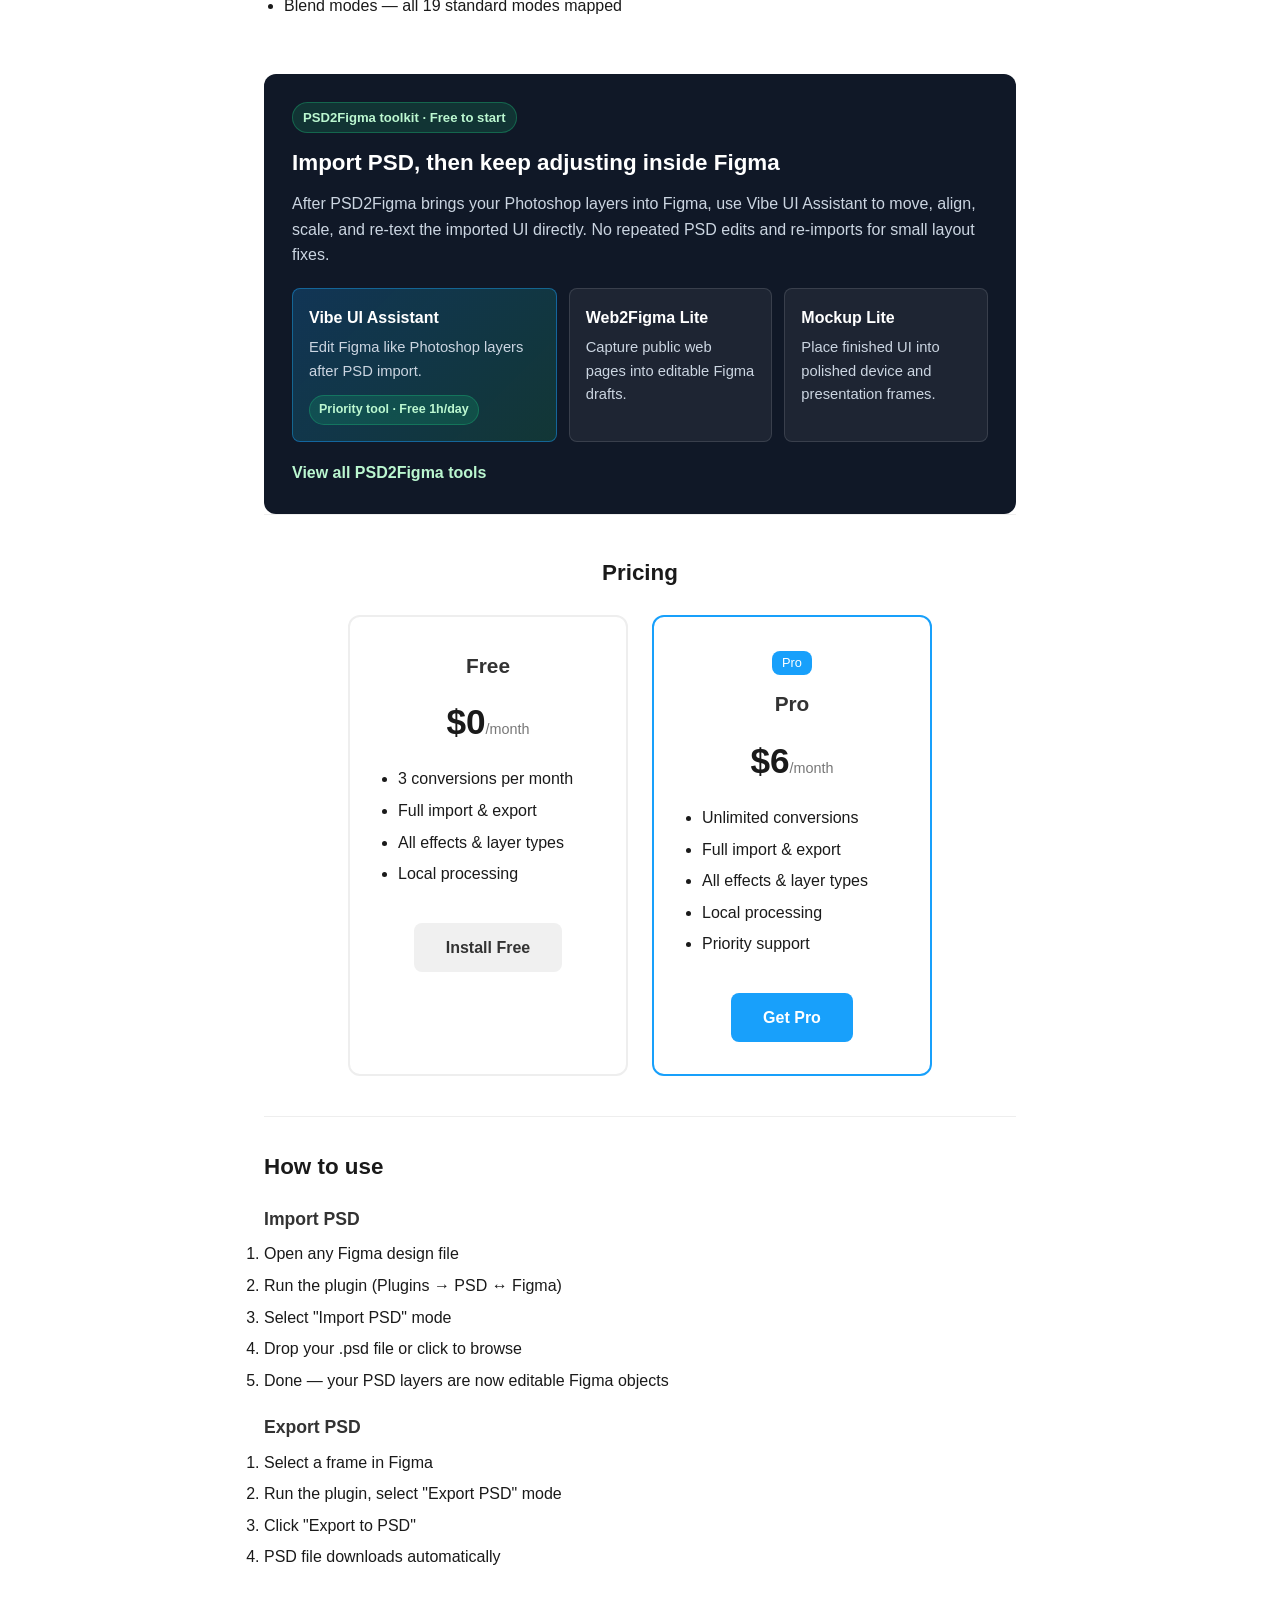
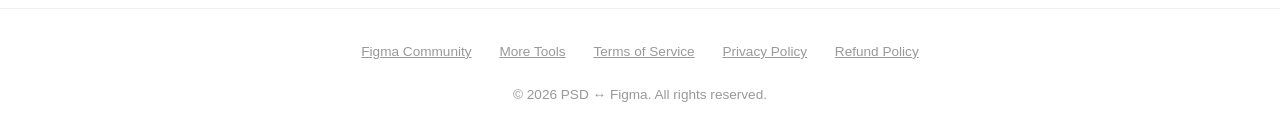
==== commit 9cafb3da: "Add product matrix hub" ====
--- a/index.html
+++ b/index.html
@@ -47,6 +47,8 @@
 .toolkit-card span{display:block;color:#cbd5e1;font-size:0.92rem}
 .toolkit-card.featured{background:linear-gradient(135deg,rgba(24,160,251,0.22),rgba(27,196,125,0.18));border-color:rgba(24,160,251,0.45)}
 .toolkit-card em{display:inline-block;margin-top:12px;font-style:normal;font-size:0.78rem;font-weight:700;color:#bbf7d0;background:rgba(27,196,125,0.18);border:1px solid rgba(27,196,125,0.32);border-radius:999px;padding:4px 9px}
+.toolkit-more{display:inline-block;margin-top:18px;color:#bbf7d0;font-weight:700;text-decoration:none}
+.toolkit-more:hover{text-decoration:underline}
 @media(max-width:760px){.toolkit-grid{grid-template-columns:1fr}.toolkit{padding:22px}}
 </style>
 </head>
@@ -114,6 +116,7 @@
 <span>Place finished UI into polished device and presentation frames.</span>
 </a>
 </div>
+<a class="toolkit-more" href="tools.html">View all PSD2Figma tools</a>
 </section>
 
 <section class="pricing" id="pricing">
@@ -170,6 +173,7 @@
 <footer>
 <div class="container">
 <a href="https://www.figma.com/community/plugin/1638574341047573772">Figma Community</a>
+<a href="tools.html">More Tools</a>
 <a href="terms.html">Terms of Service</a>
 <a href="privacy.html">Privacy Policy</a>
 <a href="refund.html">Refund Policy</a>
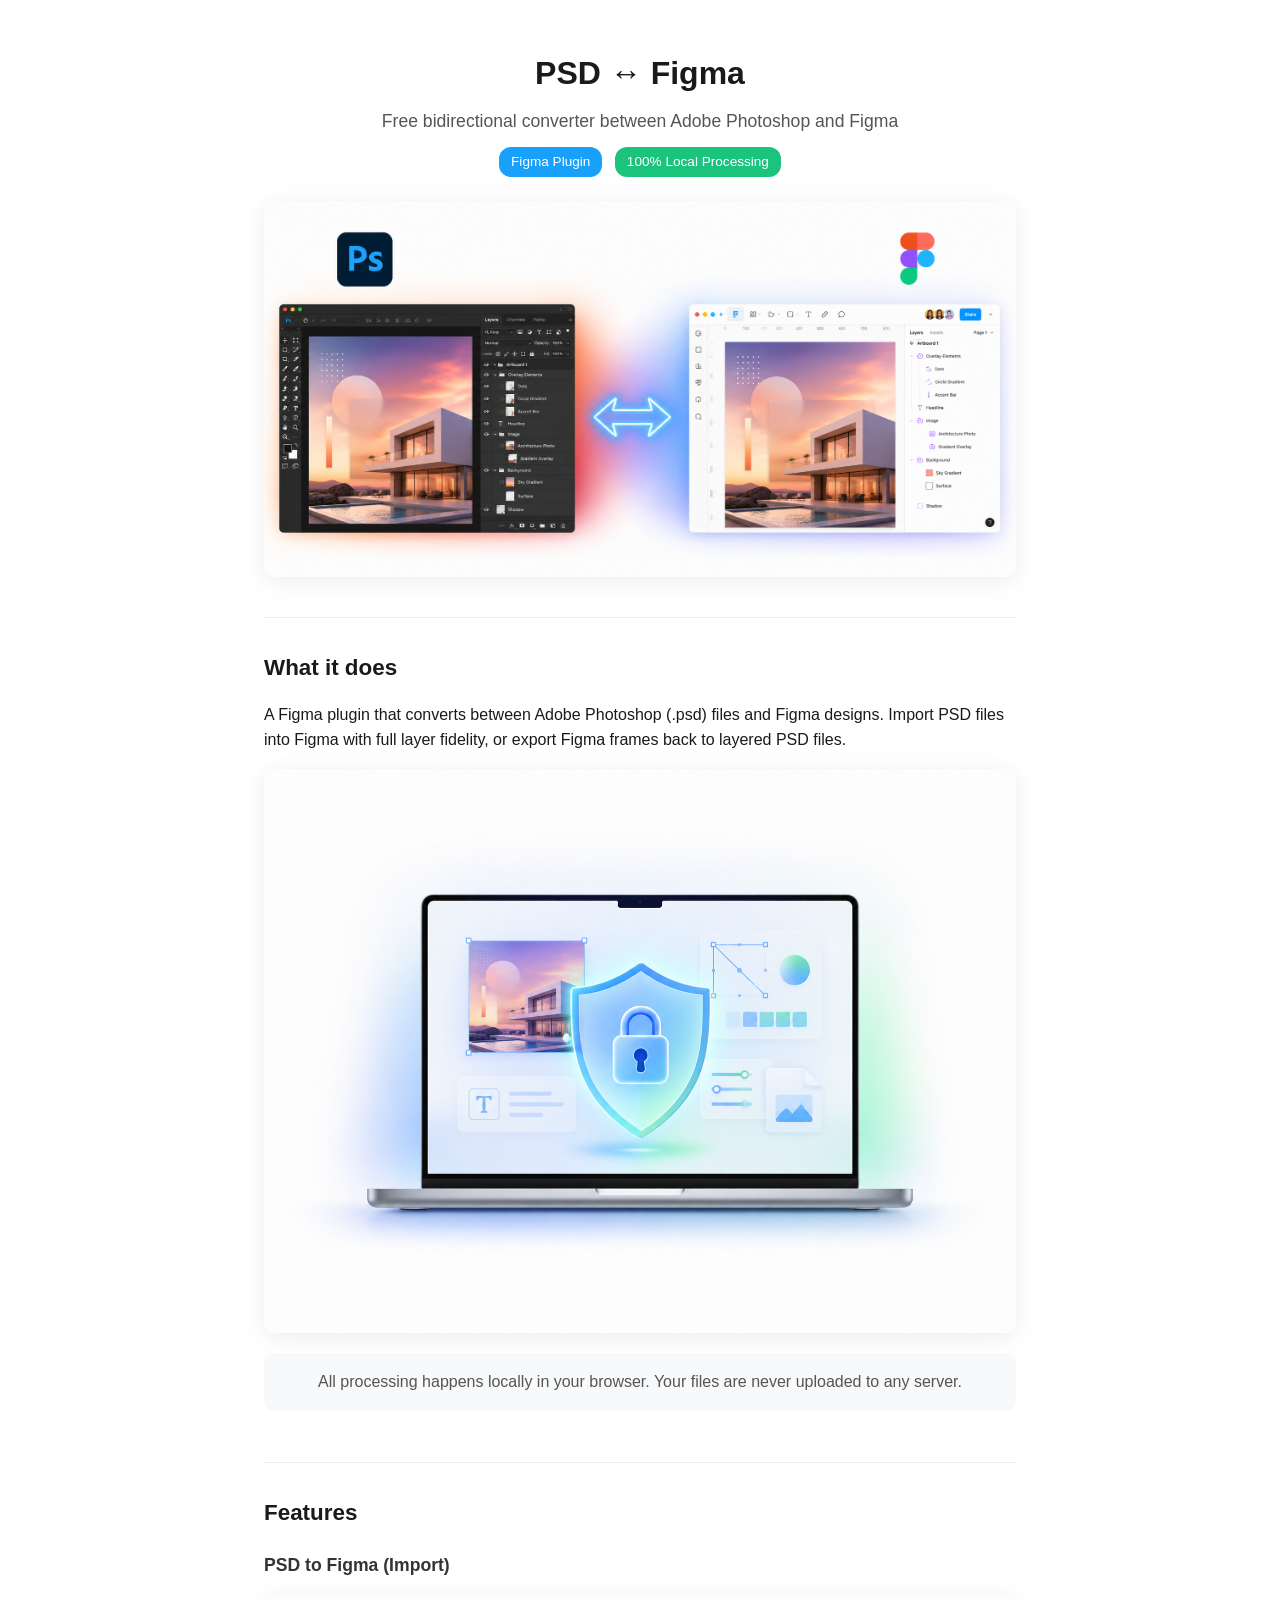
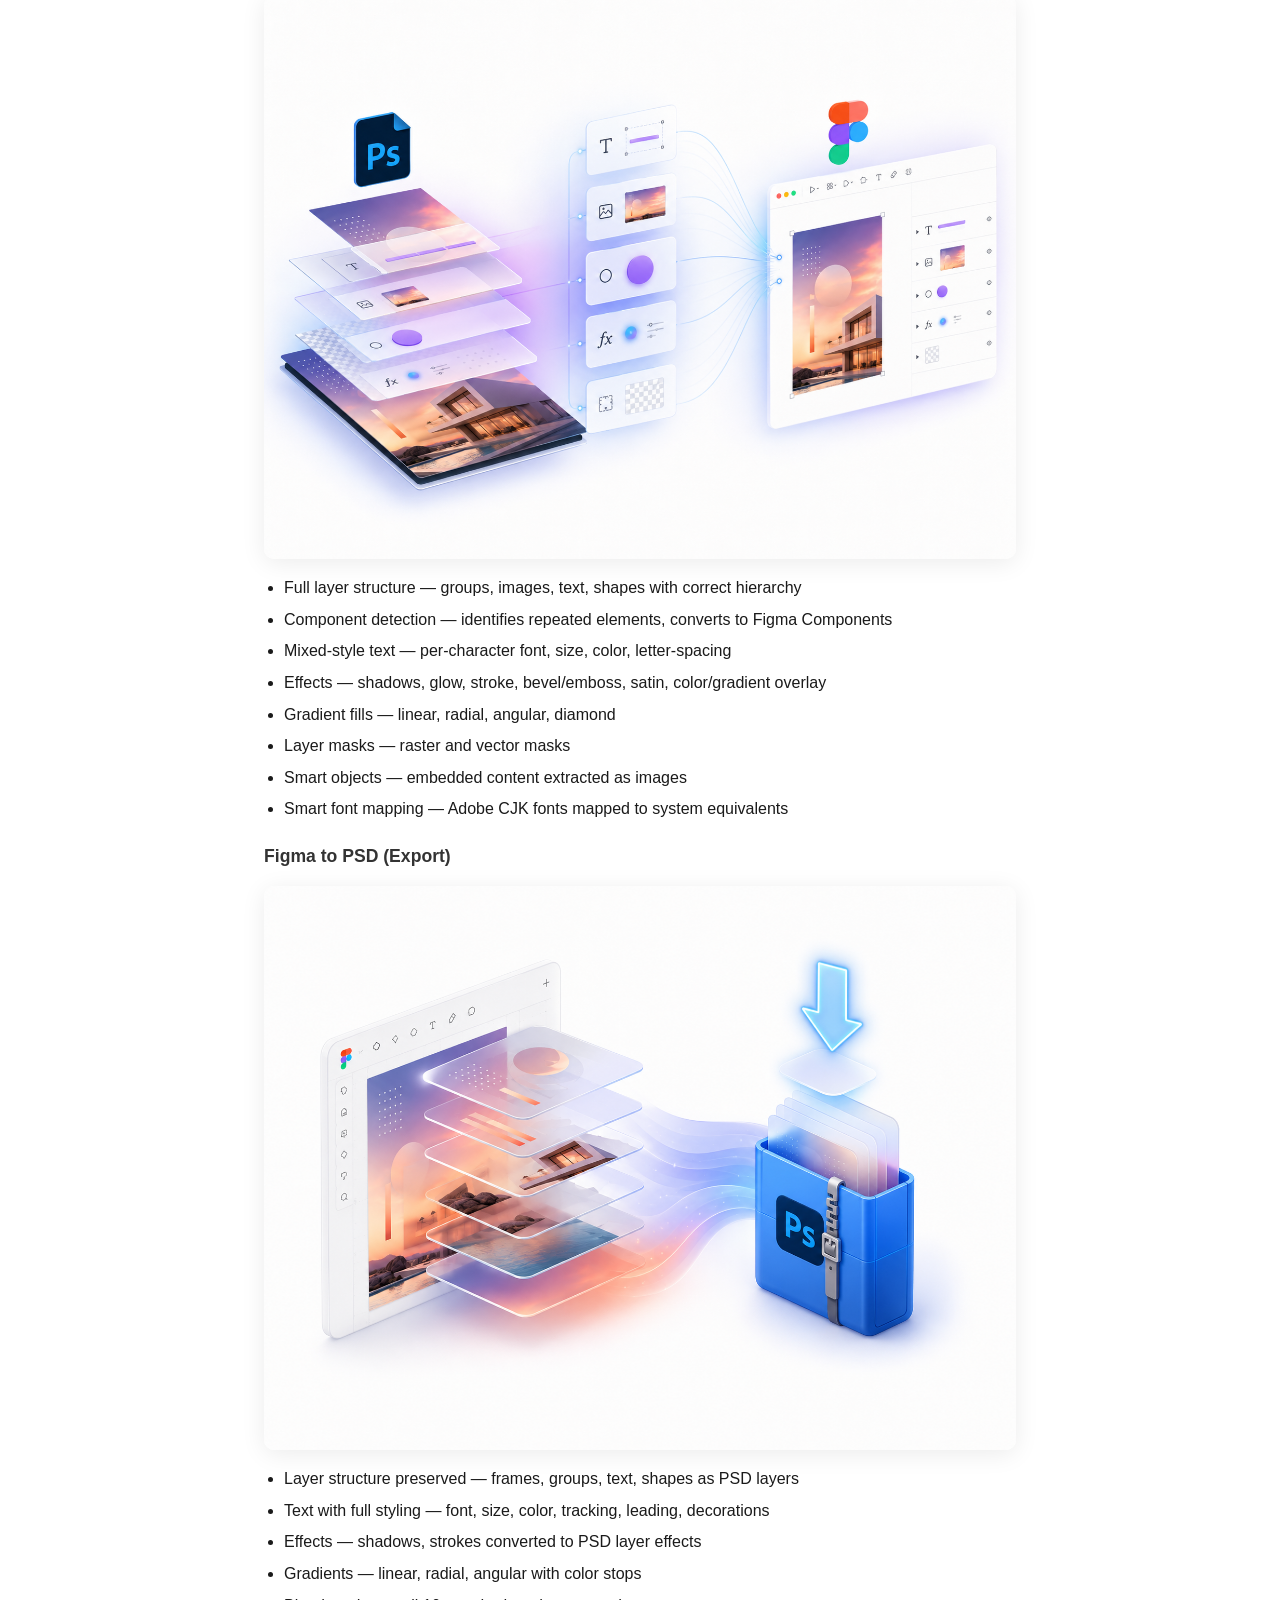
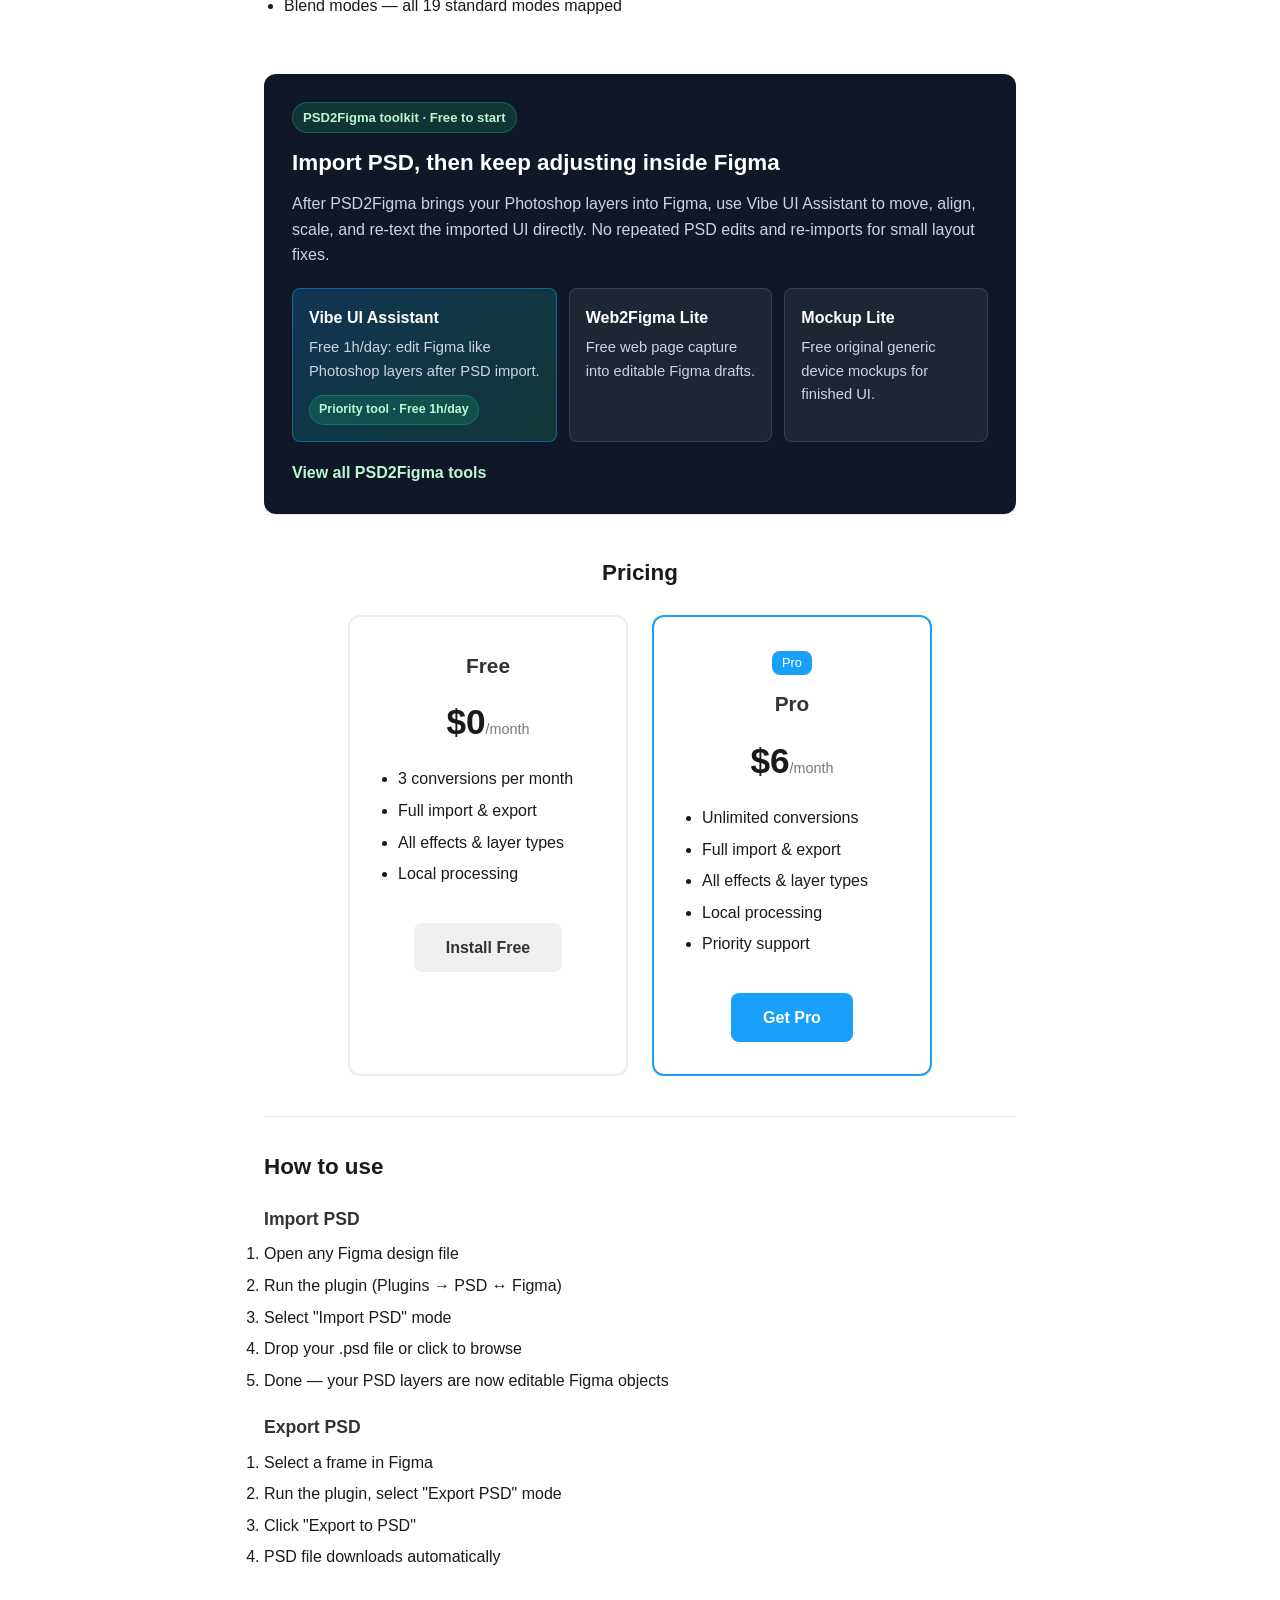
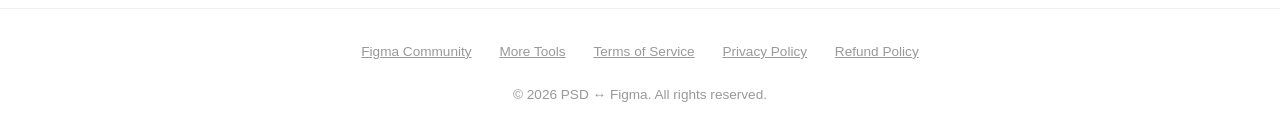
==== commit 586d9c3a: "Add free-first toolkit copy" ====
--- a/index.html
+++ b/index.html
@@ -104,16 +104,16 @@
 <div class="toolkit-grid">
 <a class="toolkit-card featured" href="https://vibe-ui.psd2figma.cloud">
 <strong>Vibe UI Assistant</strong>
-<span>Edit Figma like Photoshop layers after PSD import.</span>
+<span>Free 1h/day: edit Figma like Photoshop layers after PSD import.</span>
 <em>Priority tool · Free 1h/day</em>
 </a>
 <a class="toolkit-card" href="https://web2figma.psd2figma.cloud">
 <strong>Web2Figma Lite</strong>
-<span>Capture public web pages into editable Figma drafts.</span>
+<span>Free web page capture into editable Figma drafts.</span>
 </a>
 <a class="toolkit-card" href="https://mockup-lite.psd2figma.cloud">
 <strong>Mockup Lite</strong>
-<span>Place finished UI into polished device and presentation frames.</span>
+<span>Free original generic device mockups for finished UI.</span>
 </a>
 </div>
 <a class="toolkit-more" href="tools.html">View all PSD2Figma tools</a>
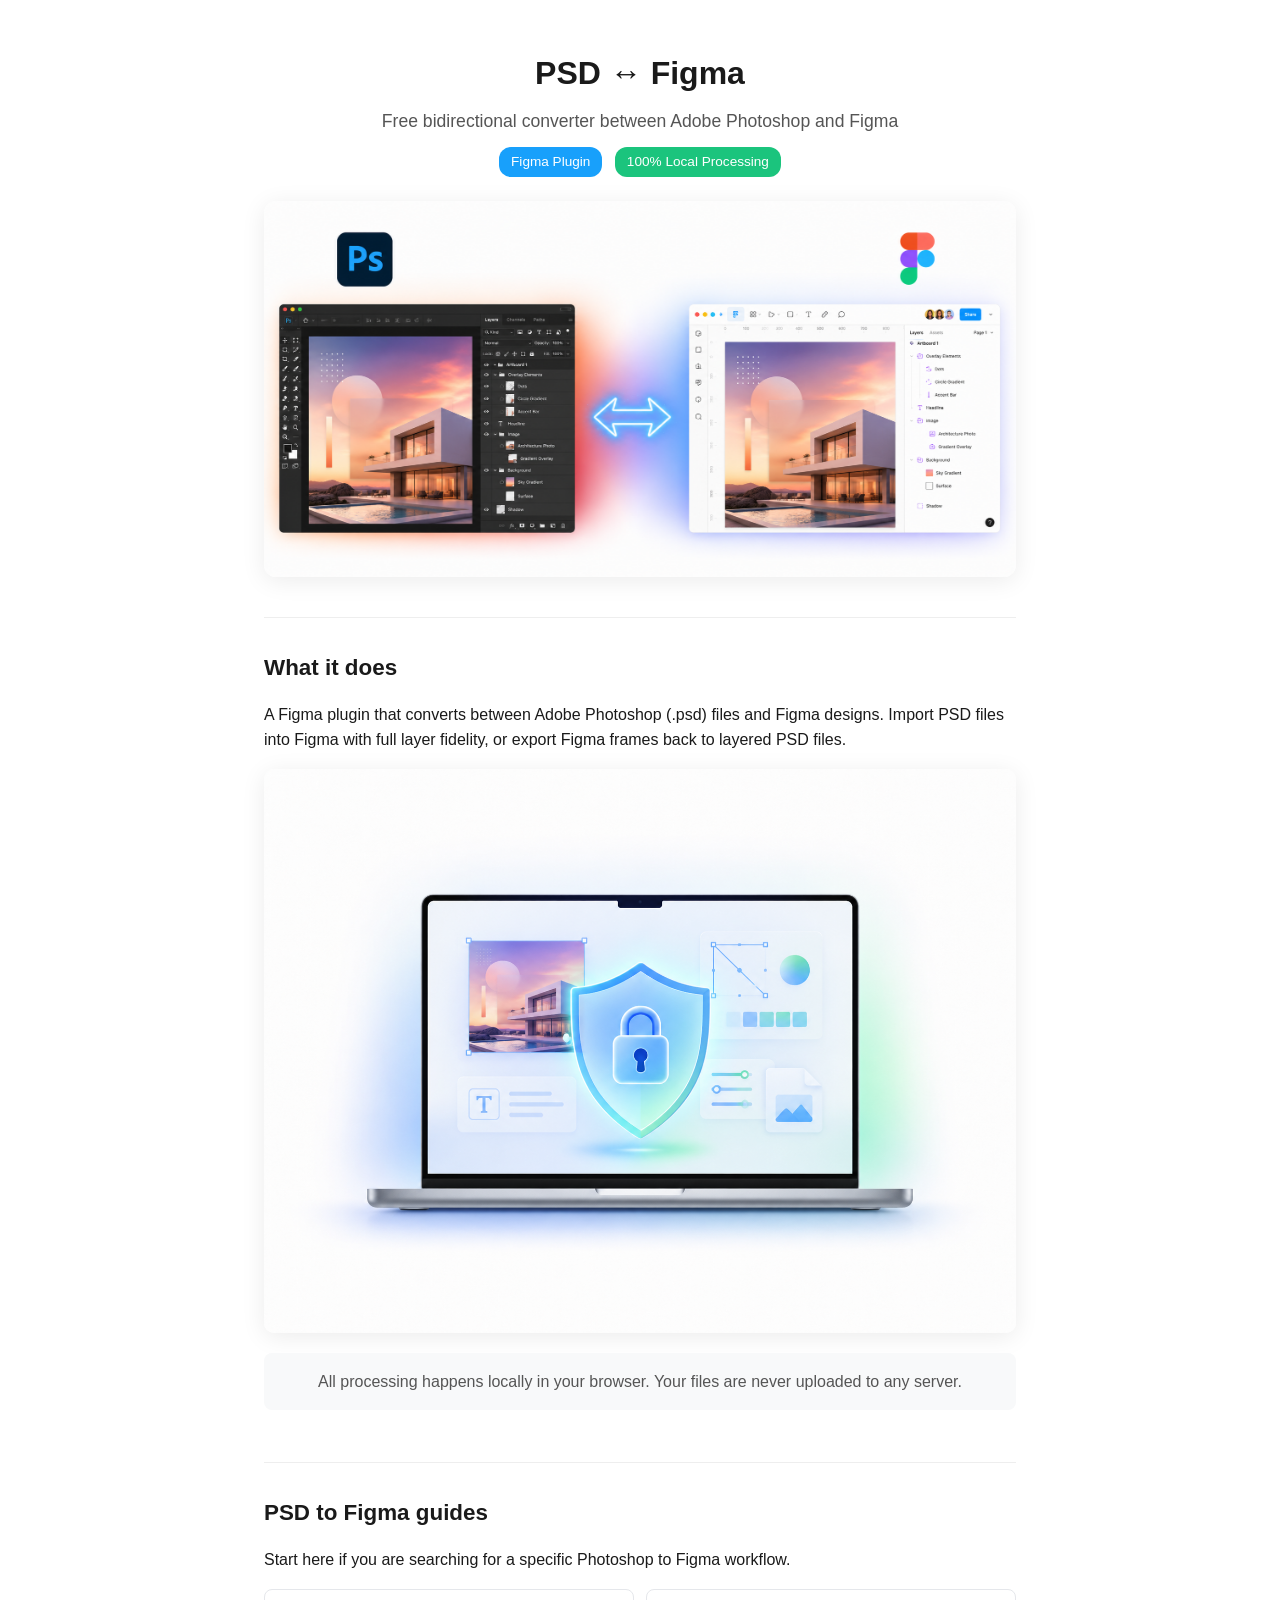
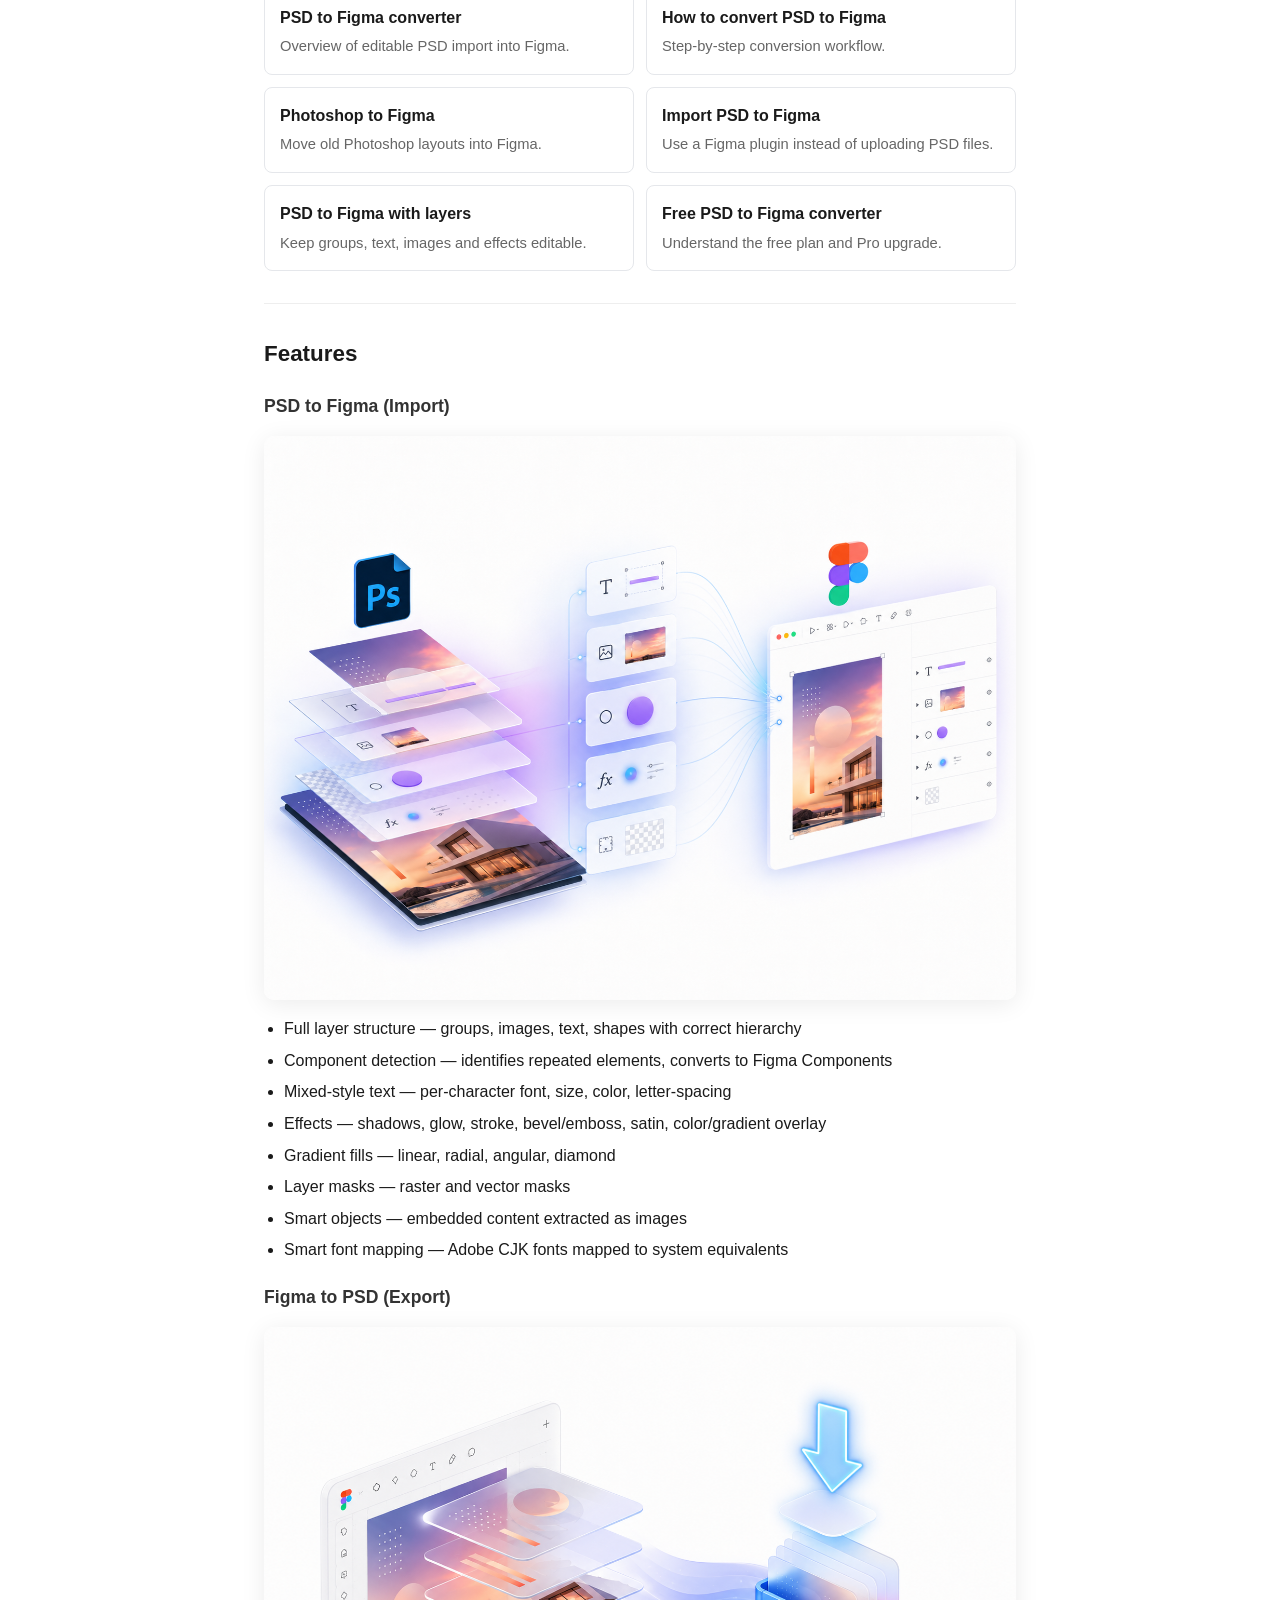
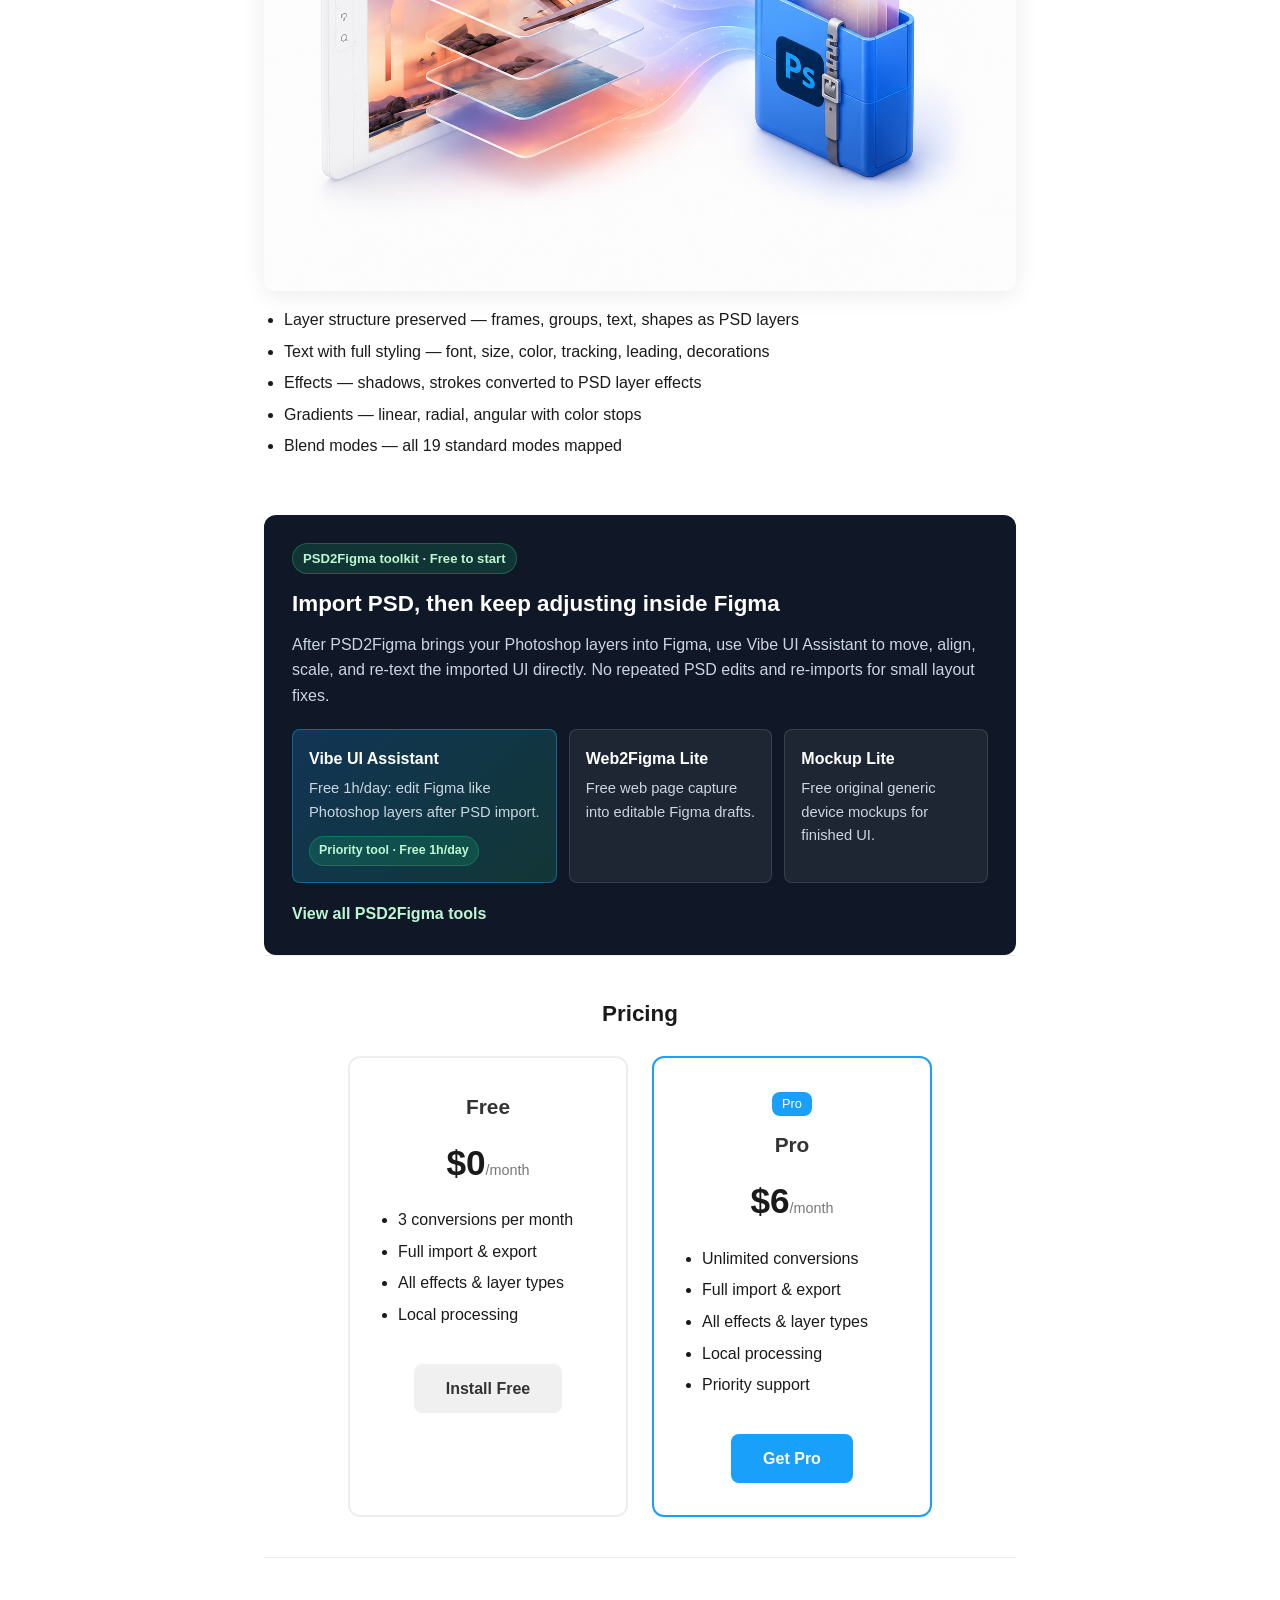
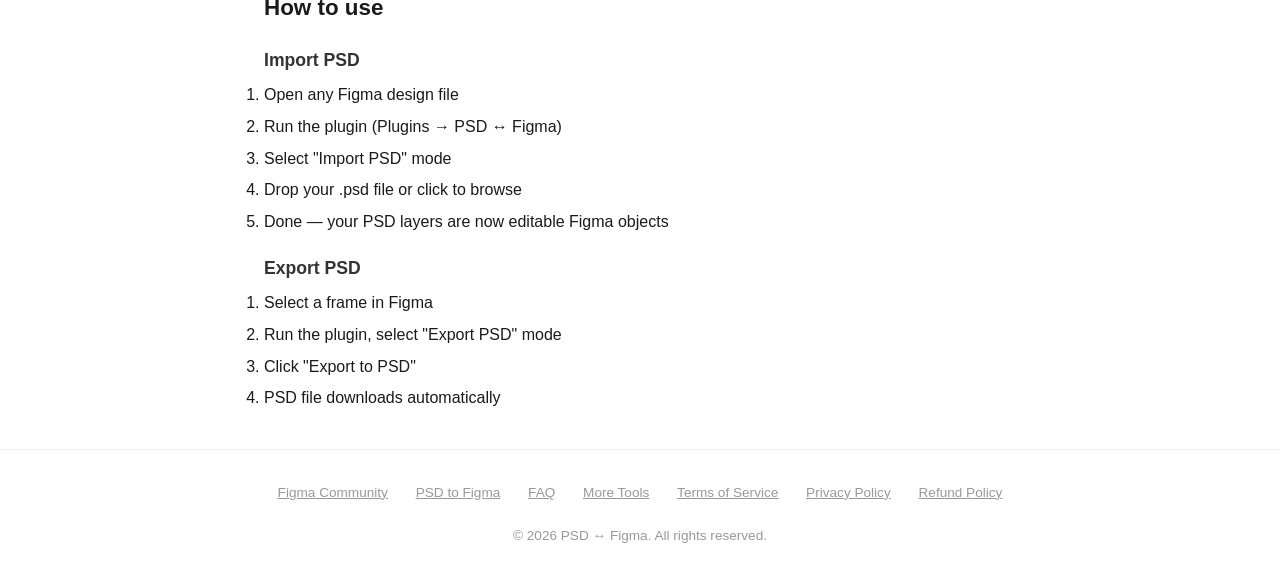
==== commit cf25d851: "Add PSD2Figma SEO landing pages" ====
--- a/index.html
+++ b/index.html
@@ -3,7 +3,9 @@
 <head>
 <meta charset="UTF-8">
 <meta name="viewport" content="width=device-width, initial-scale=1.0">
-<title>PSD ↔ Figma — Free Converter</title>
+<title>Free PSD to Figma Converter | Editable Photoshop Layers</title>
+<meta name="description" content="Convert PSD to Figma with editable layers, text, effects and components. Free Figma plugin, local processing, no PSD upload, Pro unlimited conversions.">
+<link rel="canonical" href="https://psd2figma.cloud/">
 <style>
 *{margin:0;padding:0;box-sizing:border-box}
 body{font-family:-apple-system,BlinkMacSystemFont,'Segoe UI',Roboto,sans-serif;color:#1a1a1a;line-height:1.6;background:#fff}
@@ -49,8 +51,15 @@
 .toolkit-card em{display:inline-block;margin-top:12px;font-style:normal;font-size:0.78rem;font-weight:700;color:#bbf7d0;background:rgba(27,196,125,0.18);border:1px solid rgba(27,196,125,0.32);border-radius:999px;padding:4px 9px}
 .toolkit-more{display:inline-block;margin-top:18px;color:#bbf7d0;font-weight:700;text-decoration:none}
 .toolkit-more:hover{text-decoration:underline}
+.guides-grid{display:grid;grid-template-columns:repeat(2,minmax(0,1fr));gap:12px;margin-top:16px}
+.guide-card{display:block;border:1px solid #e5e7eb;border-radius:8px;padding:15px;text-decoration:none;color:#1a1a1a;background:#fff}
+.guide-card:hover{border-color:#18A0FB;box-shadow:0 8px 22px rgba(24,160,251,.1)}
+.guide-card strong{display:block;margin-bottom:5px}
+.guide-card span{display:block;color:#666;font-size:.92rem}
 @media(max-width:760px){.toolkit-grid{grid-template-columns:1fr}.toolkit{padding:22px}}
+@media(max-width:760px){.guides-grid{grid-template-columns:1fr}}
 </style>
+<script type="application/ld+json">{"@context":"https://schema.org","@type":"SoftwareApplication","name":"PSD2Figma","applicationCategory":"DesignApplication","operatingSystem":"Figma","offers":[{"@type":"Offer","price":"0","priceCurrency":"USD","name":"Free"},{"@type":"Offer","price":"6","priceCurrency":"USD","name":"Pro monthly"}],"description":"Free PSD to Figma converter plugin with editable layer import, Figma to PSD export and local processing."}</script>
 </head>
 <body>
 <header>
@@ -70,6 +79,19 @@
 <p>A Figma plugin that converts between Adobe Photoshop (.psd) files and Figma designs. Import PSD files into Figma with full layer fidelity, or export Figma frames back to layered PSD files.</p>
 <img src="privacy.png" alt="Local processing, files never leave your device" class="privacy-img">
 <div class="privacy-note">All processing happens locally in your browser. Your files are never uploaded to any server.</div>
+</section>
+
+<section>
+<h2>PSD to Figma guides</h2>
+<p>Start here if you are searching for a specific Photoshop to Figma workflow.</p>
+<div class="guides-grid">
+<a class="guide-card" href="psd-to-figma.html"><strong>PSD to Figma converter</strong><span>Overview of editable PSD import into Figma.</span></a>
+<a class="guide-card" href="convert-psd-to-figma.html"><strong>How to convert PSD to Figma</strong><span>Step-by-step conversion workflow.</span></a>
+<a class="guide-card" href="photoshop-to-figma.html"><strong>Photoshop to Figma</strong><span>Move old Photoshop layouts into Figma.</span></a>
+<a class="guide-card" href="import-psd-to-figma.html"><strong>Import PSD to Figma</strong><span>Use a Figma plugin instead of uploading PSD files.</span></a>
+<a class="guide-card" href="psd-to-figma-with-layers.html"><strong>PSD to Figma with layers</strong><span>Keep groups, text, images and effects editable.</span></a>
+<a class="guide-card" href="free-psd-to-figma-converter.html"><strong>Free PSD to Figma converter</strong><span>Understand the free plan and Pro upgrade.</span></a>
+</div>
 </section>
 
 <section>
@@ -173,6 +195,8 @@
 <footer>
 <div class="container">
 <a href="https://www.figma.com/community/plugin/1638574341047573772">Figma Community</a>
+<a href="psd-to-figma.html">PSD to Figma</a>
+<a href="faq.html">FAQ</a>
 <a href="tools.html">More Tools</a>
 <a href="terms.html">Terms of Service</a>
 <a href="privacy.html">Privacy Policy</a>
